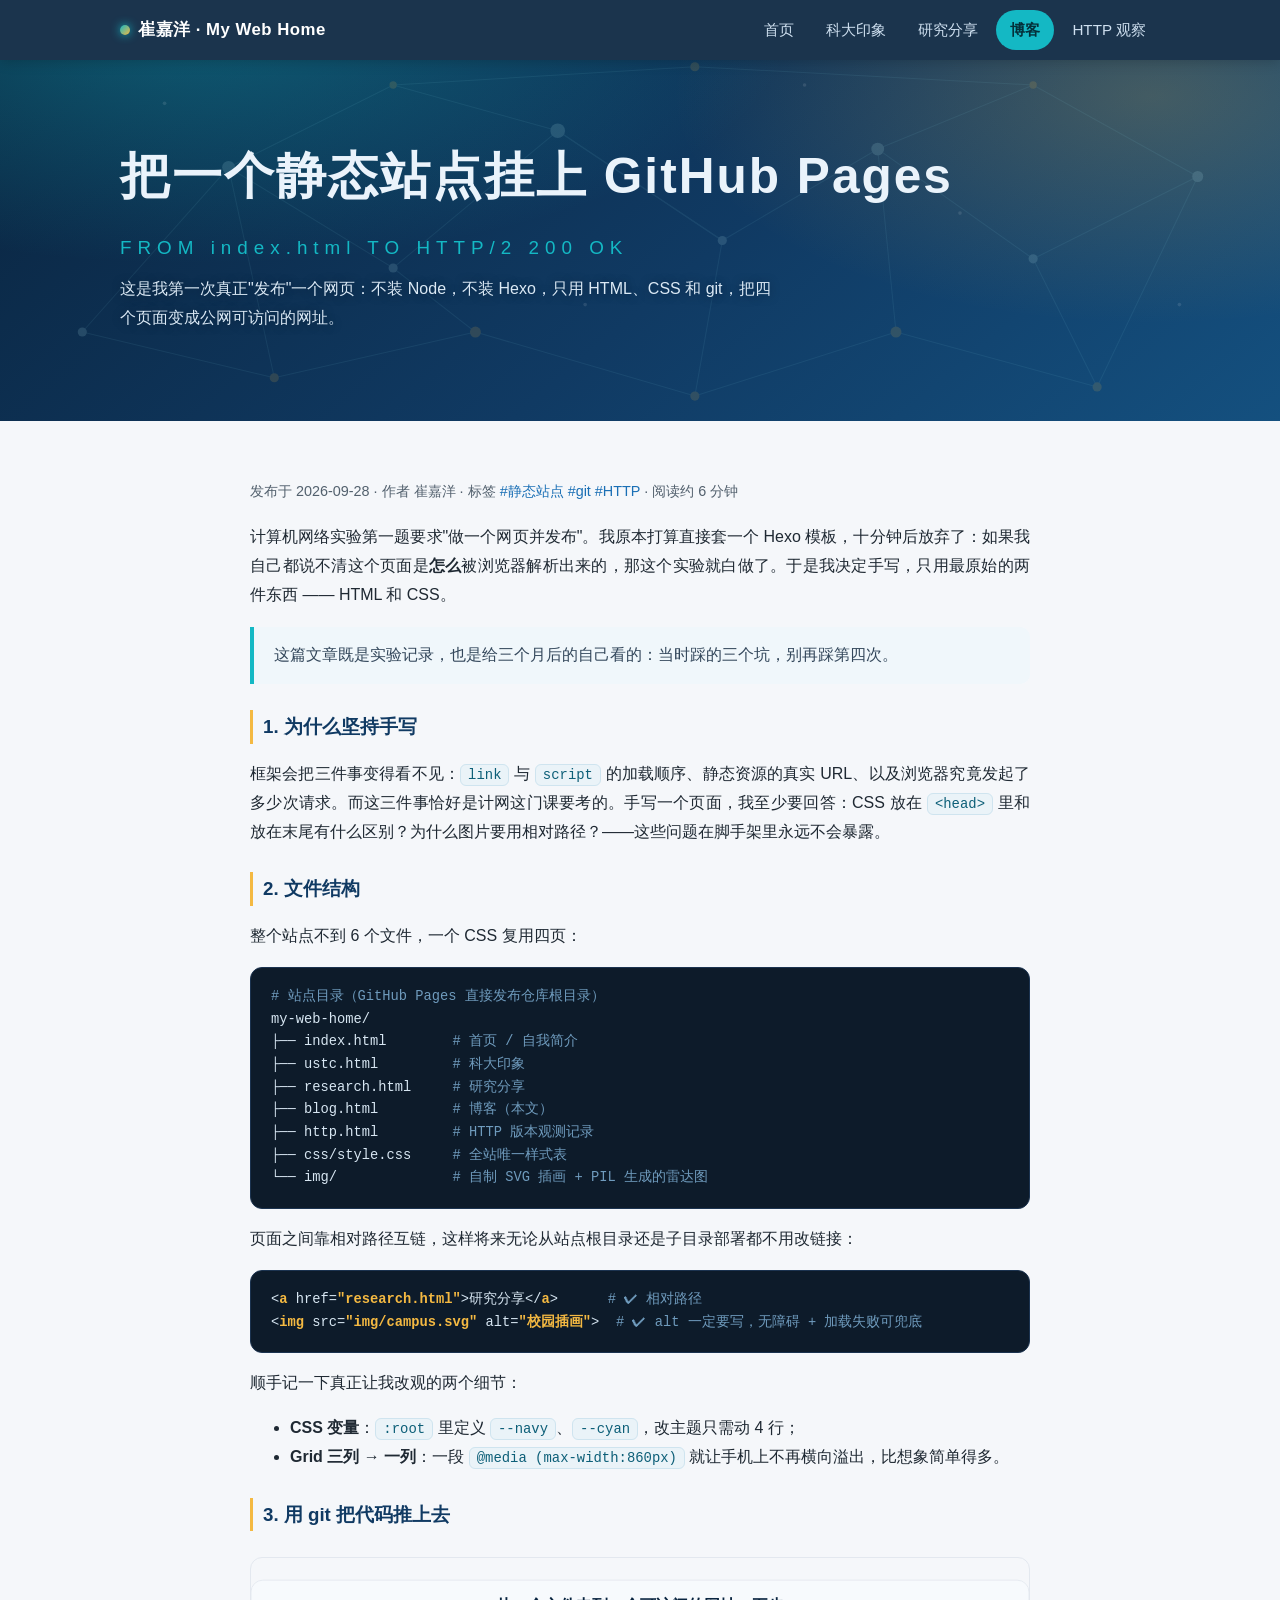
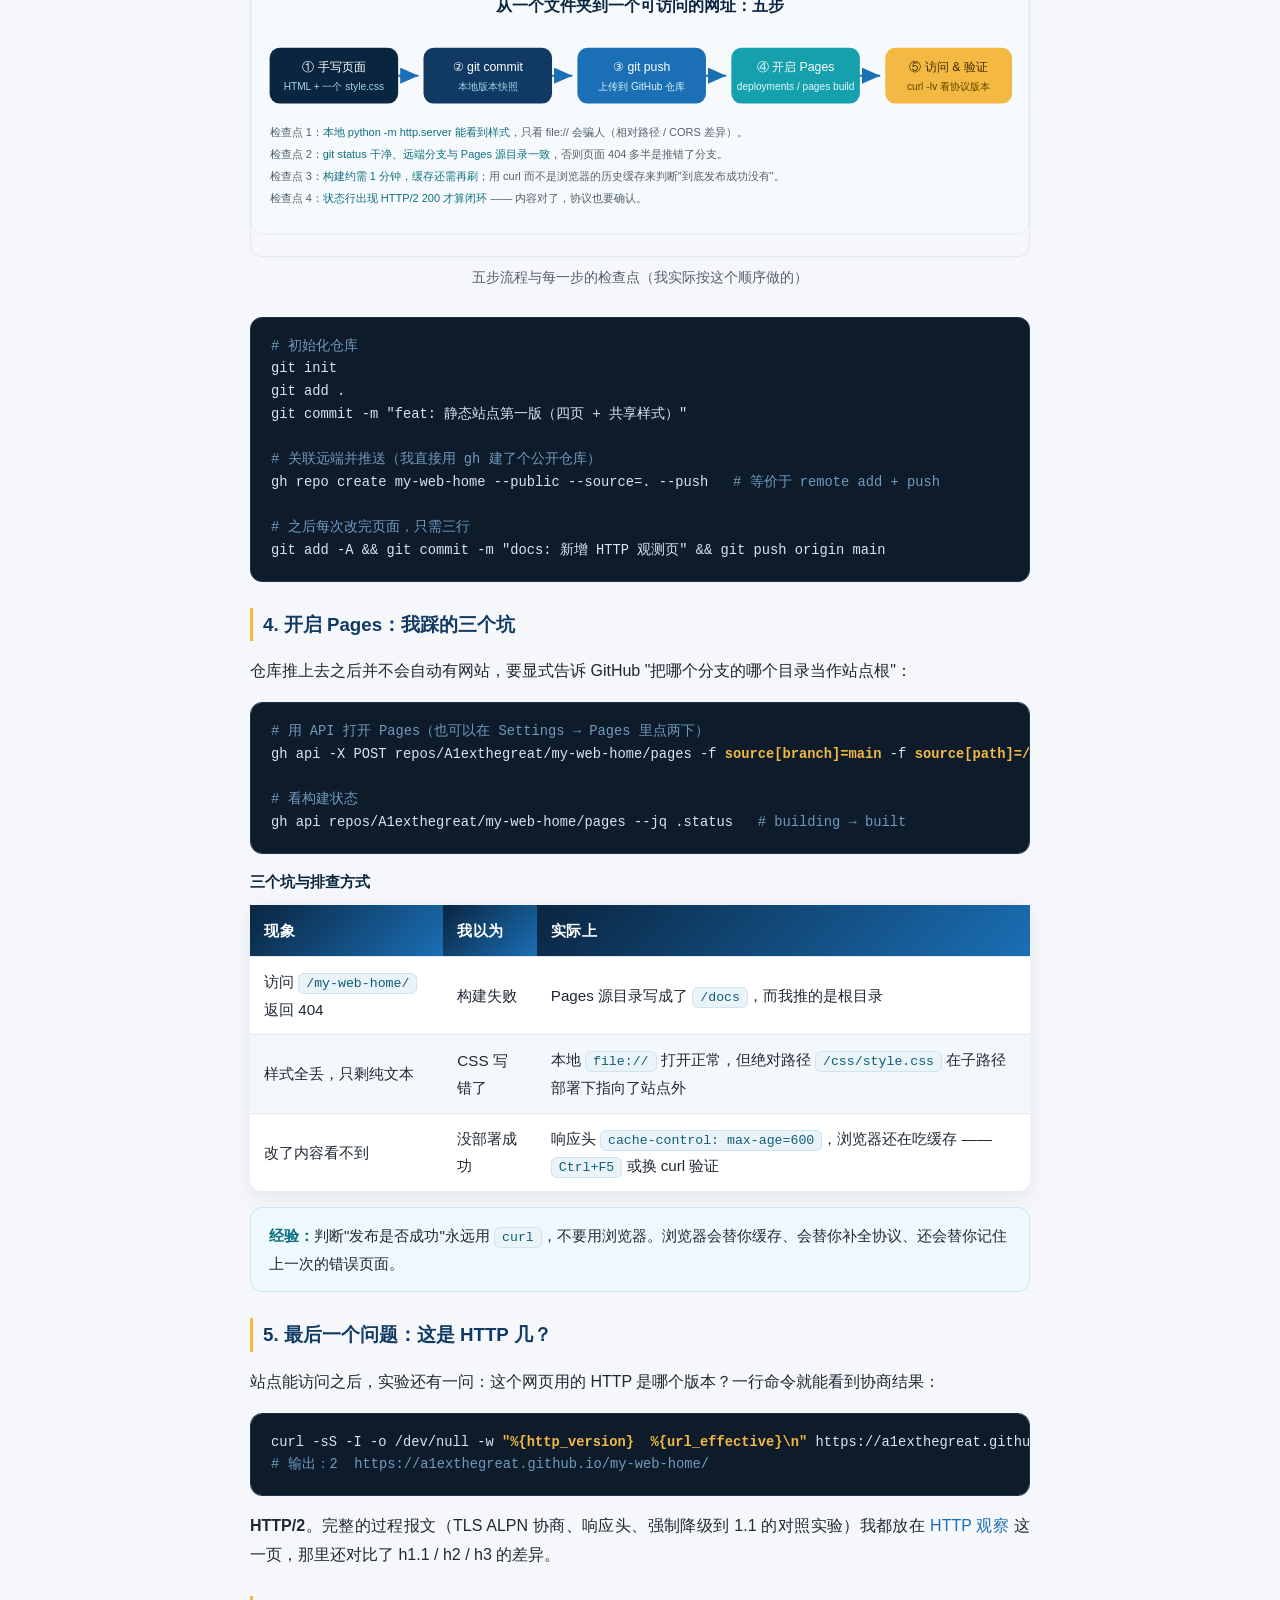
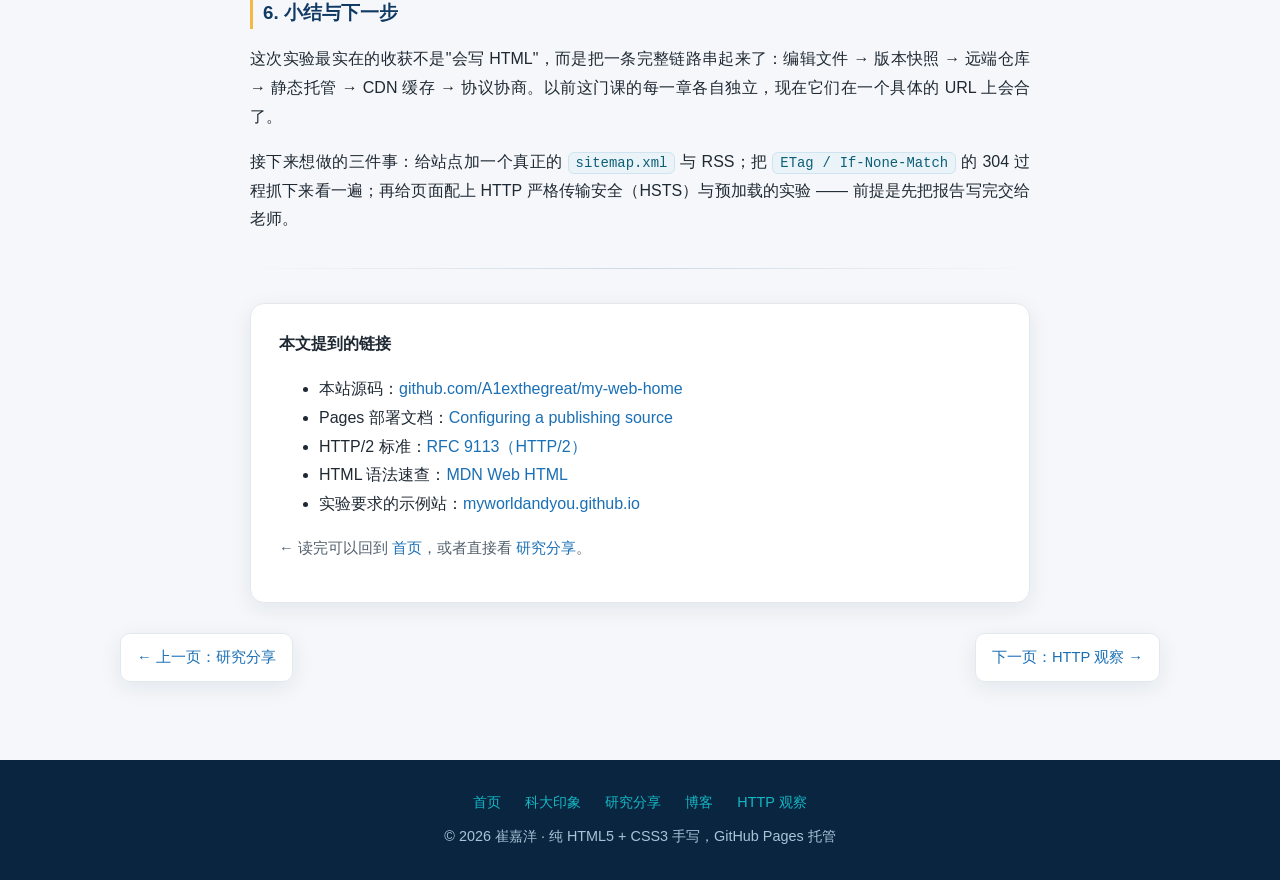
==== blog.html @ 193e8f36 "feat: 计网实验一静态站点（4页 + 共享样式 + 自制插图）" ====
<!DOCTYPE html>
<html lang="zh-CN">
<head>
<meta charset="UTF-8">
<meta name="viewport" content="width=device-width, initial-scale=1.0">
<meta name="author" content="崔嘉洋">
<meta name="description" content="博客：把一个静态站点挂上 GitHub Pages —— 从手写 HTML 到确认 HTTP/2 的完整过程">
<title>博客 · 把一个静态站点挂上 GitHub Pages</title>
<link rel="icon" href="img/avatar.svg">
<link rel="stylesheet" href="css/style.css">
</head>
<body>

<nav class="nav">
  <div class="nav-inner">
    <a class="brand" href="index.html"><span class="dot"></span>崔嘉洋 · My Web Home</a>
    <ul class="menu">
      <li><a href="index.html">首页</a></li>
      <li><a href="ustc.html">科大印象</a></li>
      <li><a href="research.html">研究分享</a></li>
      <li><a class="active" href="blog.html">博客</a></li>
      <li><a href="http.html">HTTP 观察</a></li>
    </ul>
  </div>
</nav>

<header class="hero">
  <div class="hero-inner">
    <h1>把一个静态站点挂上 GitHub Pages<span class="en">FROM index.html TO HTTP/2 200 OK</span></h1>
    <p class="slogan">这是我第一次真正"发布"一个网页：不装 Node，不装 Hexo，只用 HTML、CSS 和 git，把四个页面变成公网可访问的网址。</p>
  </div>
</header>

<main class="wrap">
<article class="post">
  <p class="post-meta">
    发布于 <time datetime="2026-09-28">2026-09-28</time> · 作者 崔嘉洋 ·
    标签 <a href="#s1">#静态站点</a> <a href="#s3">#git</a> <a href="#s5">#HTTP</a> ·
    阅读约 6 分钟
  </p>

  <p>计算机网络实验第一题要求"做一个网页并发布"。我原本打算直接套一个 Hexo 模板，十分钟后放弃了：如果我自己都说不清这个页面是<strong>怎么</strong>被浏览器解析出来的，那这个实验就白做了。于是我决定手写，只用最原始的两件东西 —— HTML 和 CSS。</p>

  <blockquote>这篇文章既是实验记录，也是给三个月后的自己看的：当时踩的三个坑，别再踩第四次。</blockquote>

  <h3 id="s1">1. 为什么坚持手写</h3>
  <p>框架会把三件事变得看不见：<code class="inline">link</code> 与 <code class="inline">script</code> 的加载顺序、静态资源的真实 URL、以及浏览器究竟发起了多少次请求。而这三件事恰好是计网这门课要考的。手写一个页面，我至少要回答：CSS 放在 <code class="inline">&lt;head&gt;</code> 里和放在末尾有什么区别？为什么图片要用相对路径？——这些问题在脚手架里永远不会暴露。</p>

  <h3 id="s2">2. 文件结构</h3>
  <p>整个站点不到 6 个文件，一个 CSS 复用四页：</p>
  <pre><span class="cm"># 站点目录（GitHub Pages 直接发布仓库根目录）</span>
my-web-home/
├── index.html        <span class="cm"># 首页 / 自我简介</span>
├── ustc.html         <span class="cm"># 科大印象</span>
├── research.html     <span class="cm"># 研究分享</span>
├── blog.html         <span class="cm"># 博客（本文）</span>
├── http.html         <span class="cm"># HTTP 版本观测记录</span>
├── css/style.css     <span class="cm"># 全站唯一样式表</span>
└── img/              <span class="cm"># 自制 SVG 插画 + PIL 生成的雷达图</span></pre>

  <p>页面之间靠相对路径互链，这样将来无论从站点根目录还是子目录部署都不用改链接：</p>
  <pre>&lt;<span class="hl">a</span> href=<span class="hl">"research.html"</span>&gt;研究分享&lt;/<span class="hl">a</span>&gt;      <span class="cm"># ✔ 相对路径</span>
&lt;<span class="hl">img</span> src=<span class="hl">"img/campus.svg"</span> alt=<span class="hl">"校园插画"</span>&gt;  <span class="cm"># ✔ alt 一定要写，无障碍 + 加载失败可兜底</span></pre>

  <p>顺手记一下真正让我改观的两个细节：</p>
  <ul>
    <li><strong>CSS 变量</strong>：<code class="inline">:root</code> 里定义 <code class="inline">--navy</code>、<code class="inline">--cyan</code>，改主题只需动 4 行；</li>
    <li><strong>Grid 三列 → 一列</strong>：一段 <code class="inline">@media (max-width:860px)</code> 就让手机上不再横向溢出，比想象简单得多。</li>
  </ul>

  <h3 id="s3">3. 用 git 把代码推上去</h3>
  <figure style="margin:26px 0">
    <img src="img/deploy-steps.svg" alt="部署五步流程图：手写页面、git commit、git push、开启 Pages、访问验证" width="920" height="300">
    <figcaption>五步流程与每一步的检查点（我实际按这个顺序做的）</figcaption>
  </figure>

  <pre><span class="cm"># 初始化仓库</span>
git init
git add .
git commit -m "feat: 静态站点第一版（四页 + 共享样式）"

<span class="cm"># 关联远端并推送（我直接用 gh 建了个公开仓库）</span>
gh repo create my-web-home --public --source=. --push   <span class="cm"># 等价于 remote add + push</span>

<span class="cm"># 之后每次改完页面，只需三行</span>
git add -A && git commit -m "docs: 新增 HTTP 观测页" && git push origin main</pre>

  <h3 id="s4">4. 开启 Pages：我踩的三个坑</h3>
  <p>仓库推上去之后并不会自动有网站，要显式告诉 GitHub "把哪个分支的哪个目录当作站点根"：</p>
  <pre><span class="cm"># 用 API 打开 Pages（也可以在 Settings → Pages 里点两下）</span>
gh api -X POST repos/A1exthegreat/my-web-home/pages -f <span class="hl">source[branch]=main</span> -f <span class="hl">source[path]=/</span>

<span class="cm"># 看构建状态</span>
gh api repos/A1exthegreat/my-web-home/pages --jq .status   <span class="cm"># building → built</span></pre>

  <table>
    <caption>三个坑与排查方式</caption>
    <thead><tr><th>现象</th><th>我以为</th><th>实际上</th></tr></thead>
    <tbody>
      <tr><td>访问 <code class="inline">/my-web-home/</code> 返回 404</td><td>构建失败</td><td>Pages 源目录写成了 <code class="inline">/docs</code>，而我推的是根目录</td></tr>
      <tr><td>样式全丢，只剩纯文本</td><td>CSS 写错了</td><td>本地 <code class="inline">file://</code> 打开正常，但绝对路径 <code class="inline">/css/style.css</code> 在子路径部署下指向了站点外</td></tr>
      <tr><td>改了内容看不到</td><td>没部署成功</td><td>响应头 <code class="inline">cache-control: max-age=600</code>，浏览器还在吃缓存 —— <code class="inline">Ctrl+F5</code> 或换 curl 验证</td></tr>
    </tbody>
  </table>

  <div class="note"><b>经验：</b>判断"发布是否成功"永远用 <code class="inline">curl</code>，不要用浏览器。浏览器会替你缓存、会替你补全协议、还会替你记住上一次的错误页面。</div>

  <h3 id="s5">5. 最后一个问题：这是 HTTP 几？</h3>
  <p>站点能访问之后，实验还有一问：这个网页用的 HTTP 是哪个版本？一行命令就能看到协商结果：</p>
  <pre>curl -sS -I -o /dev/null -w <span class="hl">"%{http_version}  %{url_effective}\n"</span> https://a1exthegreat.github.io/my-web-home/
<span class="cm"># 输出：2  https://a1exthegreat.github.io/my-web-home/</span></pre>
  <p><strong>HTTP/2</strong>。完整的过程报文（TLS ALPN 协商、响应头、强制降级到 1.1 的对照实验）我都放在
     <a href="http.html">HTTP 观察</a> 这一页，那里还对比了 h1.1 / h2 / h3 的差异。</p>

  <h3 id="s6">6. 小结与下一步</h3>
  <p>这次实验最实在的收获不是"会写 HTML"，而是把一条完整链路串起来了：编辑文件 → 版本快照 → 远端仓库 → 静态托管 → CDN 缓存 → 协议协商。以前这门课的每一章各自独立，现在它们在一个具体的 URL 上会合了。</p>
  <p>接下来想做的三件事：给站点加一个真正的 <code class="inline">sitemap.xml</code> 与 RSS；把 <code class="inline">ETag / If-None-Match</code> 的 304 过程抓下来看一遍；再给页面配上 HTTP 严格传输安全（HSTS）与预加载的实验 —— 前提是先把报告写完交给老师。</p>

  <div class="divider"></div>

  <div class="panel">
    <p style="margin:0"><strong>本文提到的链接</strong></p>
    <ul>
      <li>本站源码：<a href="https://github.com/A1exthegreat/my-web-home" target="_blank" rel="noopener">github.com/A1exthegreat/my-web-home</a></li>
      <li>Pages 部署文档：<a href="https://docs.github.com/pages/getting-started-with-github-pages/configuring-a-publishing-source-for-your-github-pages-site" target="_blank" rel="noopener">Configuring a publishing source</a></li>
      <li>HTTP/2 标准：<a href="https://datatracker.ietf.org/doc/html/rfc9113" target="_blank" rel="noopener">RFC 9113（HTTP/2）</a></li>
      <li>HTML 语法速查：<a href="https://developer.mozilla.org/zh-CN/docs/Web/HTML" target="_blank" rel="noopener">MDN Web HTML</a></li>
      <li>实验要求的示例站：<a href="https://myworldandyou.github.io/" target="_blank" rel="noopener">myworldandyou.github.io</a></li>
    </ul>
    <p class="muted">← 读完可以回到 <a href="index.html">首页</a>，或者直接看 <a href="research.html">研究分享</a>。</p>
  </div>
</article>

  <div class="pager">
    <a href="research.html">← 上一页：研究分享</a>
    <a href="http.html">下一页：HTTP 观察 →</a>
  </div>
</main>

<footer>
  <div class="foot-links">
    <span><a href="index.html">首页</a></span>
    <span><a href="ustc.html">科大印象</a></span>
    <span><a href="research.html">研究分享</a></span>
    <span><a href="blog.html">博客</a></span>
    <span><a href="http.html">HTTP 观察</a></span>
  </div>
  <div>© 2026 崔嘉洋 · 纯 HTML5 + CSS3 手写，GitHub Pages 托管</div>
</footer>

</body>
</html>
---- css/style.css ----
/* ==========================================================
   崔嘉洋的个人小站 - 全站样式表
   实验一：静态网页制作（HTML5 + CSS3，无第三方框架）
   ========================================================== */

/* ---------- 1. 设计变量 ---------- */
:root {
    --navy:        #0a2540;
    --navy-2:      #103a63;
    --blue:        #1a6fb5;
    --cyan:        #14b8c4;
    --gold:        #f4b942;
    --ink:         #1f2933;
    --ink-soft:    #52606d;
    --line:        #e3e8ef;
    --bg:          #f5f7fa;
    --card:        #ffffff;
    --radius:      14px;
    --shadow:      0 6px 22px rgba(16, 42, 67, .08);
    --shadow-hover:0 14px 34px rgba(16, 42, 67, .16);
    --mono: "JetBrains Mono", "SFMono-Regular", Consolas, "Liberation Mono", monospace;
}

/* ---------- 2. 基础重置 ---------- */
* { box-sizing: border-box; }

html { scroll-behavior: smooth; }

body {
    margin: 0;
    background: var(--bg);
    color: var(--ink);
    font-family: "Noto Sans SC", "PingFang SC", "Microsoft YaHei", "Segoe UI", sans-serif;
    line-height: 1.8;
    font-size: 16px;
    -webkit-font-smoothing: antialiased;
}

a { color: var(--blue); text-decoration: none; transition: color .2s; }
a:hover { color: var(--cyan); }

img { max-width: 100%; display: block; }

/* ---------- 3. 顶部导航 ---------- */
.nav {
    position: sticky;
    top: 0;
    z-index: 99;
    background: rgba(10, 37, 64, .93);
    backdrop-filter: blur(8px);
    box-shadow: 0 2px 12px rgba(0, 0, 0, .18);
}

.nav-inner {
    max-width: 1080px;
    margin: 0 auto;
    padding: 0 20px;
    display: flex;
    align-items: center;
    justify-content: space-between;
    flex-wrap: wrap;
    min-height: 60px;
}

.brand {
    color: #fff;
    font-weight: 700;
    font-size: 1.05rem;
    letter-spacing: .5px;
    display: flex;
    align-items: center;
    gap: 8px;
}
.brand:hover { color: var(--gold); }
.brand .dot {
    width: 10px; height: 10px; border-radius: 50%;
    background: linear-gradient(135deg, var(--cyan), var(--gold));
    box-shadow: 0 0 10px var(--cyan);
}

.menu { display: flex; flex-wrap: wrap; gap: 4px; margin: 0; padding: 6px 0; list-style: none; }
.menu li { display: flex; }
.menu a {
    display: block;
    padding: 6px 14px;
    border-radius: 20px;
    color: #cfe0f0;
    font-size: .95rem;
}
.menu a:hover { background: rgba(255, 255, 255, .12); color: #fff; }
.menu a.active { background: var(--cyan); color: #04303a; font-weight: 700; }

/* ---------- 4. Hero 头图 ---------- */
.hero {
    position: relative;
    overflow: hidden;
    color: #eaf3fb;
    background:
        radial-gradient(1000px 400px at 15% -10%, rgba(20, 184, 196, .35), transparent 60%),
        radial-gradient(800px 380px at 90% 10%, rgba(244, 185, 66, .22), transparent 60%),
        linear-gradient(140deg, var(--navy) 0%, var(--navy-2) 55%, #14507f 100%);
}
.hero::after {
    content: "";
    position: absolute; inset: 0;
    background: url("../img/network-mesh.svg") right 20% center/cover no-repeat;
    opacity: .14;
    pointer-events: none;
}
.hero-inner {
    position: relative;
    z-index: 2;
    max-width: 1080px;
    margin: 0 auto;
    padding: 72px 20px 64px;
}
.hero h1 {
    margin: 0 0 10px;
    font-size: clamp(2rem, 5vw, 3.1rem);
    letter-spacing: 2px;
}
.hero h1 .en { display: block; font-size: .38em; letter-spacing: 6px; color: var(--cyan); font-weight: 500; margin-top: 10px; }
.hero p.slogan { margin: 0 0 24px; color: #dbe9f5; max-width: 660px; text-shadow: 0 1px 8px rgba(6, 24, 42, .55); }
.hero-actions { display: flex; gap: 12px; flex-wrap: wrap; }

.btn {
    display: inline-block;
    padding: 9px 22px;
    border-radius: 24px;
    font-size: .95rem;
    font-weight: 600;
    border: 1px solid rgba(255, 255, 255, .62);
    background: rgba(255, 255, 255, .07);
    color: #f4fafd;
}
.btn:hover { background: rgba(255, 255, 255, .2); color: #fff; }
.btn-primary { background: linear-gradient(135deg, var(--cyan), #0e8f9b); border-color: transparent; color: #04303a; }
.btn-primary:hover { filter: brightness(1.08); color: #04303a; }

/* ---------- 5. 版式容器 ---------- */
.wrap { max-width: 1080px; margin: 0 auto; padding: 44px 20px 8px; }
.wrap > section { margin-bottom: 46px; }

h2.sec {
    font-size: 1.5rem;
    margin: 0 0 20px;
    padding-left: 14px;
    border-left: 5px solid var(--cyan);
    color: var(--navy);
    letter-spacing: 1px;
}
h3 { color: var(--navy-2); margin: 26px 0 10px; }

.lead { font-size: 1.05rem; color: var(--ink-soft); }
.muted { color: var(--ink-soft); font-size: .92rem; }

/* ---------- 6. 卡片 ---------- */
.grid { display: grid; gap: 20px; }
.grid-3 { grid-template-columns: repeat(3, 1fr); }
.grid-2 { grid-template-columns: repeat(2, 1fr); }

.card {
    background: var(--card);
    border: 1px solid var(--line);
    border-radius: var(--radius);
    box-shadow: var(--shadow);
    padding: 22px 22px 18px;
    transition: transform .25s, box-shadow .25s;
}
.card:hover { transform: translateY(-5px); box-shadow: var(--shadow-hover); }
.card h3 { margin-top: 0; }
.card .icon { font-size: 1.7rem; }
.card .more { font-size: .9rem; font-weight: 600; }

.panel {
    background: var(--card);
    border: 1px solid var(--line);
    border-radius: var(--radius);
    box-shadow: var(--shadow);
    padding: 26px 28px;
}

/* 双色条装饰卡片 */
.strip { position: relative; overflow: hidden; }
.strip::before {
    content: "";
    position: absolute; top: 0; left: 0; right: 0; height: 4px;
    background: linear-gradient(90deg, var(--blue), var(--cyan), var(--gold));
}

/* ---------- 7. 图片与说明 ---------- */
figure { margin: 0; }
figure img { border-radius: 12px; border: 1px solid var(--line); }
figcaption { font-size: .88rem; color: var(--ink-soft); text-align: center; margin-top: 8px; }
.media-row { display: grid; grid-template-columns: 1.15fr .85fr; gap: 26px; align-items: start; }
.media-row figure { padding-top: 4px; }

/* ---------- 8. 标签 / 徽章 ---------- */
.tags { display: flex; flex-wrap: wrap; gap: 8px; padding: 0; margin: 12px 0 0; list-style: none; }
.tags li {
    background: #e8f4fb;
    color: #12617f;
    border: 1px solid #cbe7f5;
    padding: 3px 12px;
    border-radius: 14px;
    font-size: .85rem;
}
.badge {
    display: inline-block; padding: 2px 10px; border-radius: 12px;
    font-size: .8rem; font-weight: 600; background: #fff4dc; color: #9a6700; border: 1px solid #f6dfae;
}

/* ---------- 9. 表格 ---------- */
table {
    width: 100%;
    border-collapse: collapse;
    background: #fff;
    border-radius: 12px;
    overflow: hidden;
    box-shadow: var(--shadow);
    font-size: .95rem;
}
caption { caption-side: top; text-align: left; font-weight: 700; color: var(--navy); padding: 0 0 10px; }
th {
    background: linear-gradient(135deg, var(--navy), var(--blue));
    color: #fff; text-align: left; padding: 12px 14px; font-weight: 600; letter-spacing: .5px;
}
td { padding: 11px 14px; border-top: 1px solid var(--line); }
tbody tr:nth-child(even) { background: #f4f8fc; }
tbody tr:hover { background: #e8f6fa; }
td.num { font-family: var(--mono); }

/* ---------- 10. 时间轴 ---------- */
.timeline { list-style: none; margin: 0; padding: 0 0 0 22px; border-left: 2px dashed #b9d7e8; }
.timeline li { position: relative; padding: 0 0 20px 18px; }
.timeline li::before {
    content: ""; position: absolute; left: -30px; top: 8px;
    width: 12px; height: 12px; border-radius: 50%;
    background: var(--cyan); box-shadow: 0 0 0 4px rgba(20, 184, 196, .18);
}
.timeline .time { font-family: var(--mono); color: var(--blue); font-size: .88rem; }
.timeline h4 { margin: 2px 0 4px; color: var(--navy); }
.timeline p { margin: 0; color: var(--ink-soft); font-size: .95rem; }

/* ---------- 11. 代码块 / 引用 ---------- */
pre {
    background: #0d1b2a;
    color: #d7e6f2;
    padding: 18px 20px;
    border-radius: 12px;
    overflow-x: auto;
    font-family: var(--mono);
    font-size: .86rem;
    line-height: 1.65;
    border: 1px solid #1b3350;
}
pre .hl { color: var(--gold); font-weight: 700; }
pre .cm { color: #6f9bbd; }
code.inline {
    background: #eaf3f8; border: 1px solid #cfe4ef; border-radius: 6px;
    padding: 2px 7px; font-family: var(--mono); font-size: .87em; color: #0d5f78;
}

blockquote {
    margin: 18px 0; padding: 14px 20px;
    background: #f0f7fb; border-left: 4px solid var(--cyan);
    border-radius: 0 10px 10px 0; color: #33475b;
}

/* 提示框 */
.note {
    border: 1px solid #cbe7f5; background: #eef9fd;
    border-radius: 12px; padding: 14px 18px; margin: 16px 0; font-size: .95rem;
}
.note b { color: #0d6f80; }

/* 文章正文 */
article.post { max-width: 780px; margin: 0 auto; }
article.post p { text-align: justify; }
article.post h3 { padding-left: 10px; border-left: 3px solid var(--gold); }
.post-meta { color: var(--ink-soft); font-size: .9rem; margin-bottom: 18px; }
.divider { height: 1px; background: linear-gradient(90deg, transparent, #cdd8e3, transparent); margin: 34px 0; }

/* 面包屑 / 上下一页 */
.pager { display: flex; justify-content: space-between; gap: 12px; flex-wrap: wrap; margin: 30px 0 10px; }
.pager a {
    background: #fff; border: 1px solid var(--line); border-radius: 10px;
    padding: 10px 16px; box-shadow: var(--shadow); font-size: .92rem;
}
.pager a:hover { border-color: var(--cyan); }

/* ---------- 12. 页脚 ---------- */
footer {
    margin-top: 60px;
    background: var(--navy);
    color: #a9c3d8;
    padding: 30px 20px;
    text-align: center;
    font-size: .9rem;
}
footer a { color: var(--cyan); }
footer .foot-links { margin-bottom: 8px; }
footer .foot-links span { margin: 0 10px; }

/* ---------- 13. 响应式 ---------- */
@media (max-width: 860px) {
    .grid-3, .grid-2, .media-row { grid-template-columns: 1fr; }
    .hero-inner { padding: 52px 20px 46px; }
    .nav-inner { justify-content: center; }
}
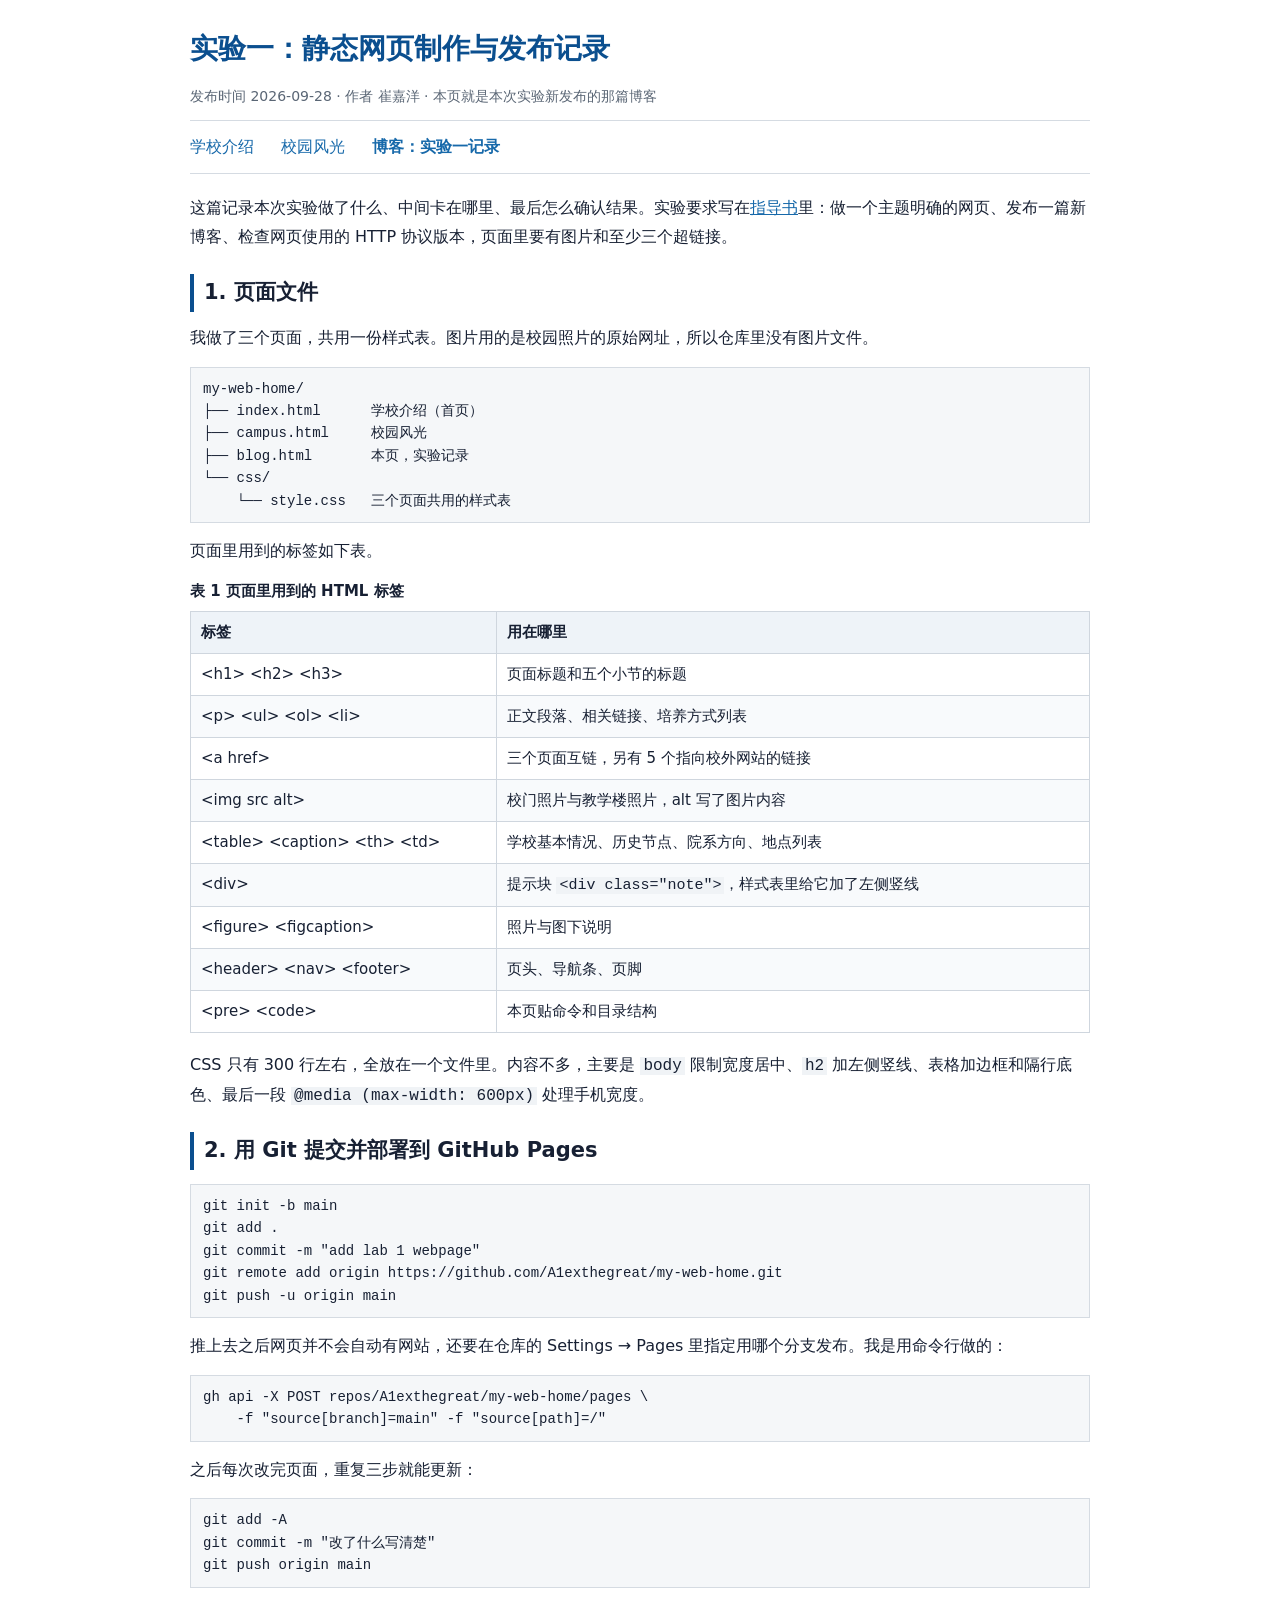
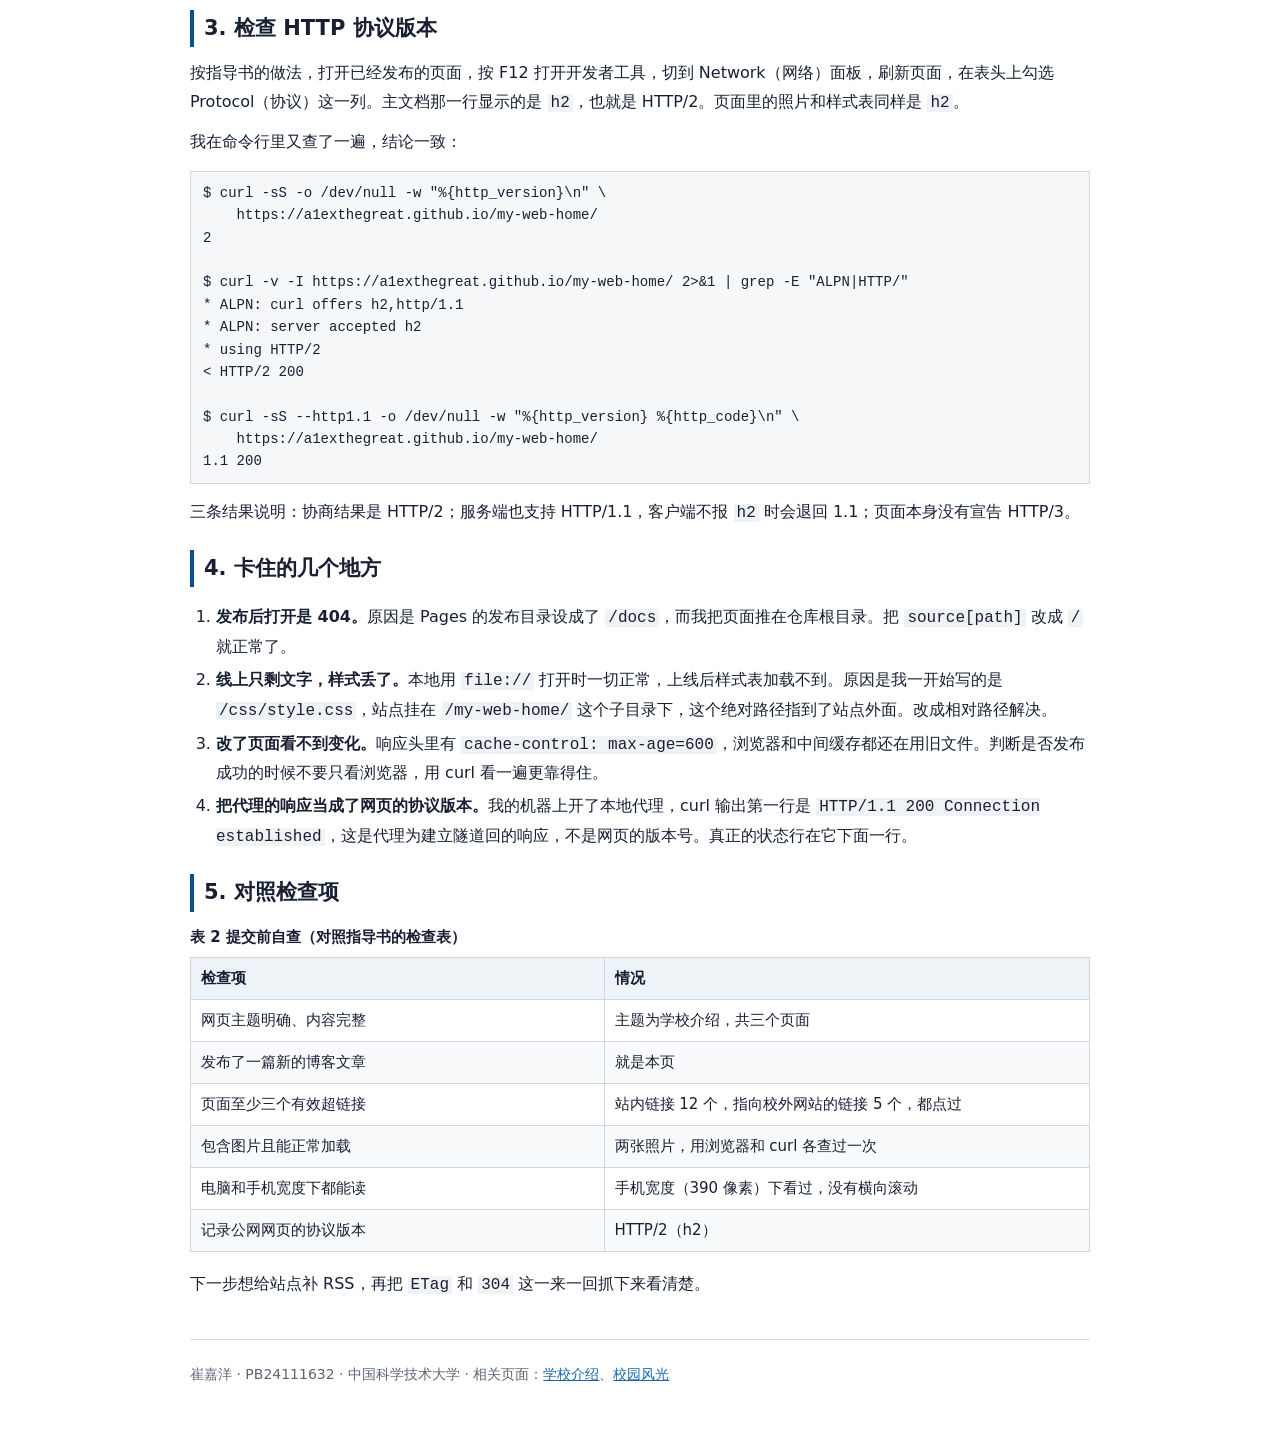
==== commit 476a81f9: "按指导书重做内容：主题改为学校介绍，新增校园风光页与实验记录博客" ====
--- a/blog.html
+++ b/blog.html
@@ -4,148 +4,121 @@
 <meta charset="UTF-8">
 <meta name="viewport" content="width=device-width, initial-scale=1.0">
 <meta name="author" content="崔嘉洋">
-<meta name="description" content="博客：把一个静态站点挂上 GitHub Pages —— 从手写 HTML 到确认 HTTP/2 的完整过程">
-<title>博客 · 把一个静态站点挂上 GitHub Pages</title>
-<link rel="icon" href="img/avatar.svg">
+<meta name="description" content="实验一网页制作与发布记录：文件结构、Git 命令、GitHub Pages 部署、HTTP 版本检查结果">
+<title>博客：实验一网页制作与发布记录 - 我的主页</title>
 <link rel="stylesheet" href="css/style.css">
 </head>
 <body>
 
-<nav class="nav">
-  <div class="nav-inner">
-    <a class="brand" href="index.html"><span class="dot"></span>崔嘉洋 · My Web Home</a>
-    <ul class="menu">
-      <li><a href="index.html">首页</a></li>
-      <li><a href="ustc.html">科大印象</a></li>
-      <li><a href="research.html">研究分享</a></li>
-      <li><a class="active" href="blog.html">博客</a></li>
-      <li><a href="http.html">HTTP 观察</a></li>
-    </ul>
-  </div>
+<header class="site">
+  <h1>实验一：静态网页制作与发布记录</h1>
+  <p class="time">发布时间 2026-09-28 · 作者 崔嘉洋 · 本页就是本次实验新发布的那篇博客</p>
+</header>
+
+<nav class="top">
+  <ul>
+    <li><a href="index.html">学校介绍</a></li>
+    <li><a href="campus.html">校园风光</a></li>
+    <li><a class="now" href="blog.html">博客：实验一记录</a></li>
+  </ul>
 </nav>
 
-<header class="hero">
-  <div class="hero-inner">
-    <h1>把一个静态站点挂上 GitHub Pages<span class="en">FROM index.html TO HTTP/2 200 OK</span></h1>
-    <p class="slogan">这是我第一次真正"发布"一个网页：不装 Node，不装 Hexo，只用 HTML、CSS 和 git，把四个页面变成公网可访问的网址。</p>
-  </div>
-</header>
+<article>
 
-<main class="wrap">
-<article class="post">
-  <p class="post-meta">
-    发布于 <time datetime="2026-09-28">2026-09-28</time> · 作者 崔嘉洋 ·
-    标签 <a href="#s1">#静态站点</a> <a href="#s3">#git</a> <a href="#s5">#HTTP</a> ·
-    阅读约 6 分钟
-  </p>
+<p>这篇记录本次实验做了什么、中间卡在哪里、最后怎么确认结果。实验要求写在<a href="https://myworldandyou.github.io/2026-09-22/Computer-Network-Lab-1/" target="_blank" rel="noopener">指导书</a>里：做一个主题明确的网页、发布一篇新博客、检查网页使用的 HTTP 协议版本，页面里要有图片和至少三个超链接。</p>
 
-  <p>计算机网络实验第一题要求"做一个网页并发布"。我原本打算直接套一个 Hexo 模板，十分钟后放弃了：如果我自己都说不清这个页面是<strong>怎么</strong>被浏览器解析出来的，那这个实验就白做了。于是我决定手写，只用最原始的两件东西 —— HTML 和 CSS。</p>
+<h2 id="s1">1. 页面文件</h2>
+<p>我做了三个页面，共用一份样式表。图片用的是校园照片的原始网址，所以仓库里没有图片文件。</p>
+<pre><code>my-web-home/
+├── index.html      学校介绍（首页）
+├── campus.html     校园风光
+├── blog.html       本页，实验记录
+└── css/
+    └── style.css   三个页面共用的样式表</code></pre>
 
-  <blockquote>这篇文章既是实验记录，也是给三个月后的自己看的：当时踩的三个坑，别再踩第四次。</blockquote>
+<p>页面里用到的标签如下表。</p>
+<table>
+  <caption>表 1 页面里用到的 HTML 标签</caption>
+  <thead>
+    <tr><th style="width:34%">标签</th><th>用在哪里</th></tr>
+  </thead>
+  <tbody>
+    <tr><td>&lt;h1&gt; &lt;h2&gt; &lt;h3&gt;</td><td>页面标题和五个小节的标题</td></tr>
+    <tr><td>&lt;p&gt; &lt;ul&gt; &lt;ol&gt; &lt;li&gt;</td><td>正文段落、相关链接、培养方式列表</td></tr>
+    <tr><td>&lt;a href&gt;</td><td>三个页面互链，另有 5 个指向校外网站的链接</td></tr>
+    <tr><td>&lt;img src alt&gt;</td><td>校门照片与教学楼照片，alt 写了图片内容</td></tr>
+    <tr><td>&lt;table&gt; &lt;caption&gt; &lt;th&gt; &lt;td&gt;</td><td>学校基本情况、历史节点、院系方向、地点列表</td></tr>
+    <tr><td>&lt;div&gt;</td><td>提示块 <code>&lt;div class="note"&gt;</code>，样式表里给它加了左侧竖线</td></tr>
+    <tr><td>&lt;figure&gt; &lt;figcaption&gt;</td><td>照片与图下说明</td></tr>
+    <tr><td>&lt;header&gt; &lt;nav&gt; &lt;footer&gt;</td><td>页头、导航条、页脚</td></tr>
+    <tr><td>&lt;pre&gt; &lt;code&gt;</td><td>本页贴命令和目录结构</td></tr>
+  </tbody>
+</table>
 
-  <h3 id="s1">1. 为什么坚持手写</h3>
-  <p>框架会把三件事变得看不见：<code class="inline">link</code> 与 <code class="inline">script</code> 的加载顺序、静态资源的真实 URL、以及浏览器究竟发起了多少次请求。而这三件事恰好是计网这门课要考的。手写一个页面，我至少要回答：CSS 放在 <code class="inline">&lt;head&gt;</code> 里和放在末尾有什么区别？为什么图片要用相对路径？——这些问题在脚手架里永远不会暴露。</p>
+<p>CSS 只有 300 行左右，全放在一个文件里。内容不多，主要是 <code>body</code> 限制宽度居中、<code>h2</code> 加左侧竖线、表格加边框和隔行底色、最后一段 <code>@media (max-width: 600px)</code> 处理手机宽度。</p>
 
-  <h3 id="s2">2. 文件结构</h3>
-  <p>整个站点不到 6 个文件，一个 CSS 复用四页：</p>
-  <pre><span class="cm"># 站点目录（GitHub Pages 直接发布仓库根目录）</span>
-my-web-home/
-├── index.html        <span class="cm"># 首页 / 自我简介</span>
-├── ustc.html         <span class="cm"># 科大印象</span>
-├── research.html     <span class="cm"># 研究分享</span>
-├── blog.html         <span class="cm"># 博客（本文）</span>
-├── http.html         <span class="cm"># HTTP 版本观测记录</span>
-├── css/style.css     <span class="cm"># 全站唯一样式表</span>
-└── img/              <span class="cm"># 自制 SVG 插画 + PIL 生成的雷达图</span></pre>
+<h2 id="s2">2. 用 Git 提交并部署到 GitHub Pages</h2>
+<pre><code>git init -b main
+git add .
+git commit -m "add lab 1 webpage"
+git remote add origin https://github.com/A1exthegreat/my-web-home.git
+git push -u origin main</code></pre>
+<p>推上去之后网页并不会自动有网站，还要在仓库的 Settings &rarr; Pages 里指定用哪个分支发布。我是用命令行做的：</p>
+<pre><code>gh api -X POST repos/A1exthegreat/my-web-home/pages \
+    -f "source[branch]=main" -f "source[path]=/"</code></pre>
+<p>之后每次改完页面，重复三步就能更新：</p>
+<pre><code>git add -A
+git commit -m "改了什么写清楚"
+git push origin main</code></pre>
 
-  <p>页面之间靠相对路径互链，这样将来无论从站点根目录还是子目录部署都不用改链接：</p>
-  <pre>&lt;<span class="hl">a</span> href=<span class="hl">"research.html"</span>&gt;研究分享&lt;/<span class="hl">a</span>&gt;      <span class="cm"># ✔ 相对路径</span>
-&lt;<span class="hl">img</span> src=<span class="hl">"img/campus.svg"</span> alt=<span class="hl">"校园插画"</span>&gt;  <span class="cm"># ✔ alt 一定要写，无障碍 + 加载失败可兜底</span></pre>
+<h2 id="s3">3. 检查 HTTP 协议版本</h2>
+<p>按指导书的做法，打开已经发布的页面，按 F12 打开开发者工具，切到 Network（网络）面板，刷新页面，在表头上勾选 Protocol（协议）这一列。主文档那一行显示的是 <code>h2</code>，也就是 HTTP/2。页面里的照片和样式表同样是 <code>h2</code>。</p>
+<p>我在命令行里又查了一遍，结论一致：</p>
+<pre><code>$ curl -sS -o /dev/null -w "%{http_version}\n" \
+    https://a1exthegreat.github.io/my-web-home/
+2
 
-  <p>顺手记一下真正让我改观的两个细节：</p>
-  <ul>
-    <li><strong>CSS 变量</strong>：<code class="inline">:root</code> 里定义 <code class="inline">--navy</code>、<code class="inline">--cyan</code>，改主题只需动 4 行；</li>
-    <li><strong>Grid 三列 → 一列</strong>：一段 <code class="inline">@media (max-width:860px)</code> 就让手机上不再横向溢出，比想象简单得多。</li>
-  </ul>
+$ curl -v -I https://a1exthegreat.github.io/my-web-home/ 2&gt;&amp;1 | grep -E "ALPN|HTTP/"
+* ALPN: curl offers h2,http/1.1
+* ALPN: server accepted h2
+* using HTTP/2
+&lt; HTTP/2 200
 
-  <h3 id="s3">3. 用 git 把代码推上去</h3>
-  <figure style="margin:26px 0">
-    <img src="img/deploy-steps.svg" alt="部署五步流程图：手写页面、git commit、git push、开启 Pages、访问验证" width="920" height="300">
-    <figcaption>五步流程与每一步的检查点（我实际按这个顺序做的）</figcaption>
-  </figure>
+$ curl -sS --http1.1 -o /dev/null -w "%{http_version} %{http_code}\n" \
+    https://a1exthegreat.github.io/my-web-home/
+1.1 200</code></pre>
+<p>三条结果说明：协商结果是 HTTP/2；服务端也支持 HTTP/1.1，客户端不报 <code>h2</code> 时会退回 1.1；页面本身没有宣告 HTTP/3。</p>
 
-  <pre><span class="cm"># 初始化仓库</span>
-git init
-git add .
-git commit -m "feat: 静态站点第一版（四页 + 共享样式）"
+<h2 id="s4">4. 卡住的几个地方</h2>
+<ol>
+  <li><strong>发布后打开是 404。</strong>原因是 Pages 的发布目录设成了 <code>/docs</code>，而我把页面推在仓库根目录。把 <code>source[path]</code> 改成 <code>/</code> 就正常了。</li>
+  <li><strong>线上只剩文字，样式丢了。</strong>本地用 <code>file://</code> 打开时一切正常，上线后样式表加载不到。原因是我一开始写的是 <code>/css/style.css</code>，站点挂在 <code>/my-web-home/</code> 这个子目录下，这个绝对路径指到了站点外面。改成相对路径解决。</li>
+  <li><strong>改了页面看不到变化。</strong>响应头里有 <code>cache-control: max-age=600</code>，浏览器和中间缓存都还在用旧文件。判断是否发布成功的时候不要只看浏览器，用 curl 看一遍更靠得住。</li>
+  <li><strong>把代理的响应当成了网页的协议版本。</strong>我的机器上开了本地代理，curl 输出第一行是 <code>HTTP/1.1 200 Connection established</code>，这是代理为建立隧道回的响应，不是网页的版本号。真正的状态行在它下面一行。</li>
+</ol>
 
-<span class="cm"># 关联远端并推送（我直接用 gh 建了个公开仓库）</span>
-gh repo create my-web-home --public --source=. --push   <span class="cm"># 等价于 remote add + push</span>
+<h2 id="s5">5. 对照检查项</h2>
+<table>
+  <caption>表 2 提交前自查（对照指导书的检查表）</caption>
+  <thead>
+    <tr><th style="width:46%">检查项</th><th>情况</th></tr>
+  </thead>
+  <tbody>
+    <tr><td>网页主题明确、内容完整</td><td>主题为学校介绍，共三个页面</td></tr>
+    <tr><td>发布了一篇新的博客文章</td><td>就是本页</td></tr>
+    <tr><td>页面至少三个有效超链接</td><td>站内链接 12 个，指向校外网站的链接 5 个，都点过</td></tr>
+    <tr><td>包含图片且能正常加载</td><td>两张照片，用浏览器和 curl 各查过一次</td></tr>
+    <tr><td>电脑和手机宽度下都能读</td><td>手机宽度（390 像素）下看过，没有横向滚动</td></tr>
+    <tr><td>记录公网网页的协议版本</td><td>HTTP/2（h2）</td></tr>
+  </tbody>
+</table>
 
-<span class="cm"># 之后每次改完页面，只需三行</span>
-git add -A && git commit -m "docs: 新增 HTTP 观测页" && git push origin main</pre>
+<p>下一步想给站点补 RSS，再把 <code>ETag</code> 和 <code>304</code> 这一来一回抓下来看清楚。</p>
 
-  <h3 id="s4">4. 开启 Pages：我踩的三个坑</h3>
-  <p>仓库推上去之后并不会自动有网站，要显式告诉 GitHub "把哪个分支的哪个目录当作站点根"：</p>
-  <pre><span class="cm"># 用 API 打开 Pages（也可以在 Settings → Pages 里点两下）</span>
-gh api -X POST repos/A1exthegreat/my-web-home/pages -f <span class="hl">source[branch]=main</span> -f <span class="hl">source[path]=/</span>
-
-<span class="cm"># 看构建状态</span>
-gh api repos/A1exthegreat/my-web-home/pages --jq .status   <span class="cm"># building → built</span></pre>
-
-  <table>
-    <caption>三个坑与排查方式</caption>
-    <thead><tr><th>现象</th><th>我以为</th><th>实际上</th></tr></thead>
-    <tbody>
-      <tr><td>访问 <code class="inline">/my-web-home/</code> 返回 404</td><td>构建失败</td><td>Pages 源目录写成了 <code class="inline">/docs</code>，而我推的是根目录</td></tr>
-      <tr><td>样式全丢，只剩纯文本</td><td>CSS 写错了</td><td>本地 <code class="inline">file://</code> 打开正常，但绝对路径 <code class="inline">/css/style.css</code> 在子路径部署下指向了站点外</td></tr>
-      <tr><td>改了内容看不到</td><td>没部署成功</td><td>响应头 <code class="inline">cache-control: max-age=600</code>，浏览器还在吃缓存 —— <code class="inline">Ctrl+F5</code> 或换 curl 验证</td></tr>
-    </tbody>
-  </table>
-
-  <div class="note"><b>经验：</b>判断"发布是否成功"永远用 <code class="inline">curl</code>，不要用浏览器。浏览器会替你缓存、会替你补全协议、还会替你记住上一次的错误页面。</div>
-
-  <h3 id="s5">5. 最后一个问题：这是 HTTP 几？</h3>
-  <p>站点能访问之后，实验还有一问：这个网页用的 HTTP 是哪个版本？一行命令就能看到协商结果：</p>
-  <pre>curl -sS -I -o /dev/null -w <span class="hl">"%{http_version}  %{url_effective}\n"</span> https://a1exthegreat.github.io/my-web-home/
-<span class="cm"># 输出：2  https://a1exthegreat.github.io/my-web-home/</span></pre>
-  <p><strong>HTTP/2</strong>。完整的过程报文（TLS ALPN 协商、响应头、强制降级到 1.1 的对照实验）我都放在
-     <a href="http.html">HTTP 观察</a> 这一页，那里还对比了 h1.1 / h2 / h3 的差异。</p>
-
-  <h3 id="s6">6. 小结与下一步</h3>
-  <p>这次实验最实在的收获不是"会写 HTML"，而是把一条完整链路串起来了：编辑文件 → 版本快照 → 远端仓库 → 静态托管 → CDN 缓存 → 协议协商。以前这门课的每一章各自独立，现在它们在一个具体的 URL 上会合了。</p>
-  <p>接下来想做的三件事：给站点加一个真正的 <code class="inline">sitemap.xml</code> 与 RSS；把 <code class="inline">ETag / If-None-Match</code> 的 304 过程抓下来看一遍；再给页面配上 HTTP 严格传输安全（HSTS）与预加载的实验 —— 前提是先把报告写完交给老师。</p>
-
-  <div class="divider"></div>
-
-  <div class="panel">
-    <p style="margin:0"><strong>本文提到的链接</strong></p>
-    <ul>
-      <li>本站源码：<a href="https://github.com/A1exthegreat/my-web-home" target="_blank" rel="noopener">github.com/A1exthegreat/my-web-home</a></li>
-      <li>Pages 部署文档：<a href="https://docs.github.com/pages/getting-started-with-github-pages/configuring-a-publishing-source-for-your-github-pages-site" target="_blank" rel="noopener">Configuring a publishing source</a></li>
-      <li>HTTP/2 标准：<a href="https://datatracker.ietf.org/doc/html/rfc9113" target="_blank" rel="noopener">RFC 9113（HTTP/2）</a></li>
-      <li>HTML 语法速查：<a href="https://developer.mozilla.org/zh-CN/docs/Web/HTML" target="_blank" rel="noopener">MDN Web HTML</a></li>
-      <li>实验要求的示例站：<a href="https://myworldandyou.github.io/" target="_blank" rel="noopener">myworldandyou.github.io</a></li>
-    </ul>
-    <p class="muted">← 读完可以回到 <a href="index.html">首页</a>，或者直接看 <a href="research.html">研究分享</a>。</p>
-  </div>
 </article>
 
-  <div class="pager">
-    <a href="research.html">← 上一页：研究分享</a>
-    <a href="http.html">下一页：HTTP 观察 →</a>
-  </div>
-</main>
-
-<footer>
-  <div class="foot-links">
-    <span><a href="index.html">首页</a></span>
-    <span><a href="ustc.html">科大印象</a></span>
-    <span><a href="research.html">研究分享</a></span>
-    <span><a href="blog.html">博客</a></span>
-    <span><a href="http.html">HTTP 观察</a></span>
-  </div>
-  <div>© 2026 崔嘉洋 · 纯 HTML5 + CSS3 手写，GitHub Pages 托管</div>
+<footer class="site">
+  <p>崔嘉洋 · PB24111632 · 中国科学技术大学 · 相关页面：<a href="index.html">学校介绍</a>、<a href="campus.html">校园风光</a></p>
 </footer>
 
 </body>
--- a/css/style.css
+++ b/css/style.css
@@ -1,310 +1,143 @@
-/* ==========================================================
-   崔嘉洋的个人小站 - 全站样式表
-   实验一：静态网页制作（HTML5 + CSS3，无第三方框架）
-   ========================================================== */
+/* 样式表：中国科学技术大学介绍页
+   作者：崔嘉洋  PB24111632
+   说明：仅使用基础 CSS，不依赖任何框架 */
 
-/* ---------- 1. 设计变量 ---------- */
-:root {
-    --navy:        #0a2540;
-    --navy-2:      #103a63;
-    --blue:        #1a6fb5;
-    --cyan:        #14b8c4;
-    --gold:        #f4b942;
-    --ink:         #1f2933;
-    --ink-soft:    #52606d;
-    --line:        #e3e8ef;
-    --bg:          #f5f7fa;
-    --card:        #ffffff;
-    --radius:      14px;
-    --shadow:      0 6px 22px rgba(16, 42, 67, .08);
-    --shadow-hover:0 14px 34px rgba(16, 42, 67, .16);
-    --mono: "JetBrains Mono", "SFMono-Regular", Consolas, "Liberation Mono", monospace;
+body {
+    max-width: 900px;
+    margin: 0 auto;
+    padding: 24px 20px 40px;
+    font-family: system-ui, -apple-system, "Segoe UI", "Microsoft YaHei", "Noto Sans SC", sans-serif;
+    font-size: 16px;
+    line-height: 1.8;
+    color: #172033;
+    background: #ffffff;
 }
 
-/* ---------- 2. 基础重置 ---------- */
-* { box-sizing: border-box; }
-
-html { scroll-behavior: smooth; }
-
-body {
-    margin: 0;
-    background: var(--bg);
-    color: var(--ink);
-    font-family: "Noto Sans SC", "PingFang SC", "Microsoft YaHei", "Segoe UI", sans-serif;
-    line-height: 1.8;
-    font-size: 16px;
-    -webkit-font-smoothing: antialiased;
+h1 {
+    font-size: 28px;
+    margin: 0 0 6px;
 }
 
-a { color: var(--blue); text-decoration: none; transition: color .2s; }
-a:hover { color: var(--cyan); }
-
-img { max-width: 100%; display: block; }
-
-/* ---------- 3. 顶部导航 ---------- */
-.nav {
-    position: sticky;
-    top: 0;
-    z-index: 99;
-    background: rgba(10, 37, 64, .93);
-    backdrop-filter: blur(8px);
-    box-shadow: 0 2px 12px rgba(0, 0, 0, .18);
+h2 {
+    font-size: 21px;
+    margin: 34px 0 12px;
+    padding-left: 10px;
+    border-left: 4px solid #0b4f8f;
 }
 
-.nav-inner {
-    max-width: 1080px;
-    margin: 0 auto;
-    padding: 0 20px;
-    display: flex;
-    align-items: center;
-    justify-content: space-between;
-    flex-wrap: wrap;
-    min-height: 60px;
+h3 {
+    font-size: 17px;
+    margin: 22px 0 8px;
+    color: #0b4f8f;
 }
 
-.brand {
-    color: #fff;
-    font-weight: 700;
-    font-size: 1.05rem;
-    letter-spacing: .5px;
-    display: flex;
-    align-items: center;
-    gap: 8px;
-}
-.brand:hover { color: var(--gold); }
-.brand .dot {
-    width: 10px; height: 10px; border-radius: 50%;
-    background: linear-gradient(135deg, var(--cyan), var(--gold));
-    box-shadow: 0 0 10px var(--cyan);
+p { margin: 10px 0; }
+
+a { color: #1769aa; }
+a:hover { color: #0b4f8f; }
+
+img {
+    max-width: 100%;
+    height: auto;
+    display: block;
 }
 
-.menu { display: flex; flex-wrap: wrap; gap: 4px; margin: 0; padding: 6px 0; list-style: none; }
-.menu li { display: flex; }
-.menu a {
-    display: block;
-    padding: 6px 14px;
-    border-radius: 20px;
-    color: #cfe0f0;
-    font-size: .95rem;
+/* 页头与导航 */
+header.site h1 { color: #0b4f8f; }
+header.site p.sub { margin: 0 0 14px; color: #5a6675; }
+
+nav.top {
+    border-top: 1px solid #d5dbe2;
+    border-bottom: 1px solid #d5dbe2;
+    padding: 8px 0;
+    margin-bottom: 20px;
 }
-.menu a:hover { background: rgba(255, 255, 255, .12); color: #fff; }
-.menu a.active { background: var(--cyan); color: #04303a; font-weight: 700; }
+nav.top ul { margin: 0; padding: 0; list-style: none; }
+nav.top li { display: inline-block; margin-right: 22px; }
+nav.top a { text-decoration: none; }
+nav.top a.now { font-weight: bold; }
 
-/* ---------- 4. Hero 头图 ---------- */
-.hero {
-    position: relative;
-    overflow: hidden;
-    color: #eaf3fb;
-    background:
-        radial-gradient(1000px 400px at 15% -10%, rgba(20, 184, 196, .35), transparent 60%),
-        radial-gradient(800px 380px at 90% 10%, rgba(244, 185, 66, .22), transparent 60%),
-        linear-gradient(140deg, var(--navy) 0%, var(--navy-2) 55%, #14507f 100%);
-}
-.hero::after {
-    content: "";
-    position: absolute; inset: 0;
-    background: url("../img/network-mesh.svg") right 20% center/cover no-repeat;
-    opacity: .14;
-    pointer-events: none;
-}
-.hero-inner {
-    position: relative;
-    z-index: 2;
-    max-width: 1080px;
-    margin: 0 auto;
-    padding: 72px 20px 64px;
-}
-.hero h1 {
-    margin: 0 0 10px;
-    font-size: clamp(2rem, 5vw, 3.1rem);
-    letter-spacing: 2px;
-}
-.hero h1 .en { display: block; font-size: .38em; letter-spacing: 6px; color: var(--cyan); font-weight: 500; margin-top: 10px; }
-.hero p.slogan { margin: 0 0 24px; color: #dbe9f5; max-width: 660px; text-shadow: 0 1px 8px rgba(6, 24, 42, .55); }
-.hero-actions { display: flex; gap: 12px; flex-wrap: wrap; }
-
-.btn {
-    display: inline-block;
-    padding: 9px 22px;
-    border-radius: 24px;
-    font-size: .95rem;
-    font-weight: 600;
-    border: 1px solid rgba(255, 255, 255, .62);
-    background: rgba(255, 255, 255, .07);
-    color: #f4fafd;
-}
-.btn:hover { background: rgba(255, 255, 255, .2); color: #fff; }
-.btn-primary { background: linear-gradient(135deg, var(--cyan), #0e8f9b); border-color: transparent; color: #04303a; }
-.btn-primary:hover { filter: brightness(1.08); color: #04303a; }
-
-/* ---------- 5. 版式容器 ---------- */
-.wrap { max-width: 1080px; margin: 0 auto; padding: 44px 20px 8px; }
-.wrap > section { margin-bottom: 46px; }
-
-h2.sec {
-    font-size: 1.5rem;
-    margin: 0 0 20px;
-    padding-left: 14px;
-    border-left: 5px solid var(--cyan);
-    color: var(--navy);
-    letter-spacing: 1px;
-}
-h3 { color: var(--navy-2); margin: 26px 0 10px; }
-
-.lead { font-size: 1.05rem; color: var(--ink-soft); }
-.muted { color: var(--ink-soft); font-size: .92rem; }
-
-/* ---------- 6. 卡片 ---------- */
-.grid { display: grid; gap: 20px; }
-.grid-3 { grid-template-columns: repeat(3, 1fr); }
-.grid-2 { grid-template-columns: repeat(2, 1fr); }
-
-.card {
-    background: var(--card);
-    border: 1px solid var(--line);
-    border-radius: var(--radius);
-    box-shadow: var(--shadow);
-    padding: 22px 22px 18px;
-    transition: transform .25s, box-shadow .25s;
-}
-.card:hover { transform: translateY(-5px); box-shadow: var(--shadow-hover); }
-.card h3 { margin-top: 0; }
-.card .icon { font-size: 1.7rem; }
-.card .more { font-size: .9rem; font-weight: 600; }
-
-.panel {
-    background: var(--card);
-    border: 1px solid var(--line);
-    border-radius: var(--radius);
-    box-shadow: var(--shadow);
-    padding: 26px 28px;
+/* 横幅与图片 */
+figure { margin: 16px 0; }
+figcaption {
+    font-size: 14px;
+    color: #5a6675;
+    margin-top: 6px;
+    text-align: center;
 }
 
-/* 双色条装饰卡片 */
-.strip { position: relative; overflow: hidden; }
-.strip::before {
-    content: "";
-    position: absolute; top: 0; left: 0; right: 0; height: 4px;
-    background: linear-gradient(90deg, var(--blue), var(--cyan), var(--gold));
-}
-
-/* ---------- 7. 图片与说明 ---------- */
-figure { margin: 0; }
-figure img { border-radius: 12px; border: 1px solid var(--line); }
-figcaption { font-size: .88rem; color: var(--ink-soft); text-align: center; margin-top: 8px; }
-.media-row { display: grid; grid-template-columns: 1.15fr .85fr; gap: 26px; align-items: start; }
-.media-row figure { padding-top: 4px; }
-
-/* ---------- 8. 标签 / 徽章 ---------- */
-.tags { display: flex; flex-wrap: wrap; gap: 8px; padding: 0; margin: 12px 0 0; list-style: none; }
-.tags li {
-    background: #e8f4fb;
-    color: #12617f;
-    border: 1px solid #cbe7f5;
-    padding: 3px 12px;
-    border-radius: 14px;
-    font-size: .85rem;
-}
-.badge {
-    display: inline-block; padding: 2px 10px; border-radius: 12px;
-    font-size: .8rem; font-weight: 600; background: #fff4dc; color: #9a6700; border: 1px solid #f6dfae;
-}
-
-/* ---------- 9. 表格 ---------- */
+/* 表格 */
 table {
     width: 100%;
     border-collapse: collapse;
-    background: #fff;
-    border-radius: 12px;
-    overflow: hidden;
-    box-shadow: var(--shadow);
-    font-size: .95rem;
+    margin: 12px 0 18px;
+    font-size: 15px;
 }
-caption { caption-side: top; text-align: left; font-weight: 700; color: var(--navy); padding: 0 0 10px; }
-th {
-    background: linear-gradient(135deg, var(--navy), var(--blue));
-    color: #fff; text-align: left; padding: 12px 14px; font-weight: 600; letter-spacing: .5px;
+caption {
+    caption-side: top;
+    text-align: left;
+    font-weight: bold;
+    padding-bottom: 6px;
 }
-td { padding: 11px 14px; border-top: 1px solid var(--line); }
-tbody tr:nth-child(even) { background: #f4f8fc; }
-tbody tr:hover { background: #e8f6fa; }
-td.num { font-family: var(--mono); }
+th, td {
+    border: 1px solid #cfd6de;
+    padding: 7px 10px;
+    text-align: left;
+    vertical-align: top;
+}
+th { background: #eef3f8; }
+tbody tr:nth-child(even) { background: #f8fafc; }
 
-/* ---------- 10. 时间轴 ---------- */
-.timeline { list-style: none; margin: 0; padding: 0 0 0 22px; border-left: 2px dashed #b9d7e8; }
-.timeline li { position: relative; padding: 0 0 20px 18px; }
-.timeline li::before {
-    content: ""; position: absolute; left: -30px; top: 8px;
-    width: 12px; height: 12px; border-radius: 50%;
-    background: var(--cyan); box-shadow: 0 0 0 4px rgba(20, 184, 196, .18);
+/* 代码与命令 */
+pre {
+    background: #f5f7f9;
+    border: 1px solid #d5dbe2;
+    padding: 10px 12px;
+    overflow-x: auto;
+    font-size: 14px;
+    line-height: 1.6;
 }
-.timeline .time { font-family: var(--mono); color: var(--blue); font-size: .88rem; }
-.timeline h4 { margin: 2px 0 4px; color: var(--navy); }
-.timeline p { margin: 0; color: var(--ink-soft); font-size: .95rem; }
+code, pre { font-family: Consolas, "Courier New", monospace; }
+code { background: #f0f3f6; padding: 0 3px; }
+pre code { background: none; padding: 0; }
 
-/* ---------- 11. 代码块 / 引用 ---------- */
-pre {
-    background: #0d1b2a;
-    color: #d7e6f2;
-    padding: 18px 20px;
-    border-radius: 12px;
-    overflow-x: auto;
-    font-family: var(--mono);
-    font-size: .86rem;
-    line-height: 1.65;
-    border: 1px solid #1b3350;
-}
-pre .hl { color: var(--gold); font-weight: 700; }
-pre .cm { color: #6f9bbd; }
-code.inline {
-    background: #eaf3f8; border: 1px solid #cfe4ef; border-radius: 6px;
-    padding: 2px 7px; font-family: var(--mono); font-size: .87em; color: #0d5f78;
+/* 说明块 */
+.note {
+    background: #f4f8fb;
+    border-left: 4px solid #9dbdd8;
+    padding: 8px 14px;
+    margin: 14px 0;
+    font-size: 15px;
 }
 
 blockquote {
-    margin: 18px 0; padding: 14px 20px;
-    background: #f0f7fb; border-left: 4px solid var(--cyan);
-    border-radius: 0 10px 10px 0; color: #33475b;
+    margin: 14px 0;
+    padding-left: 14px;
+    border-left: 3px solid #d5dbe2;
+    color: #46525f;
 }
 
-/* 提示框 */
-.note {
-    border: 1px solid #cbe7f5; background: #eef9fd;
-    border-radius: 12px; padding: 14px 18px; margin: 16px 0; font-size: .95rem;
+ul, ol { padding-left: 26px; }
+li { margin: 4px 0; }
+
+/* 文章 */
+article h2 { margin-top: 22px; }
+p.time { color: #5a6675; font-size: 14px; }
+
+footer.site {
+    margin-top: 40px;
+    padding-top: 12px;
+    border-top: 1px solid #d5dbe2;
+    color: #5a6675;
+    font-size: 14px;
 }
-.note b { color: #0d6f80; }
 
-/* 文章正文 */
-article.post { max-width: 780px; margin: 0 auto; }
-article.post p { text-align: justify; }
-article.post h3 { padding-left: 10px; border-left: 3px solid var(--gold); }
-.post-meta { color: var(--ink-soft); font-size: .9rem; margin-bottom: 18px; }
-.divider { height: 1px; background: linear-gradient(90deg, transparent, #cdd8e3, transparent); margin: 34px 0; }
-
-/* 面包屑 / 上下一页 */
-.pager { display: flex; justify-content: space-between; gap: 12px; flex-wrap: wrap; margin: 30px 0 10px; }
-.pager a {
-    background: #fff; border: 1px solid var(--line); border-radius: 10px;
-    padding: 10px 16px; box-shadow: var(--shadow); font-size: .92rem;
+/* 窄屏调整 */
+@media (max-width: 600px) {
+    body { font-size: 15px; padding: 16px 14px 30px; }
+    h1 { font-size: 23px; }
+    h2 { font-size: 19px; }
+    table { font-size: 14px; }
+    th, td { padding: 6px 7px; }
+    nav.top li { margin-right: 14px; }
 }
-.pager a:hover { border-color: var(--cyan); }
-
-/* ---------- 12. 页脚 ---------- */
-footer {
-    margin-top: 60px;
-    background: var(--navy);
-    color: #a9c3d8;
-    padding: 30px 20px;
-    text-align: center;
-    font-size: .9rem;
-}
-footer a { color: var(--cyan); }
-footer .foot-links { margin-bottom: 8px; }
-footer .foot-links span { margin: 0 10px; }
-
-/* ---------- 13. 响应式 ---------- */
-@media (max-width: 860px) {
-    .grid-3, .grid-2, .media-row { grid-template-columns: 1fr; }
-    .hero-inner { padding: 52px 20px 46px; }
-    .nav-inner { justify-content: center; }
-}
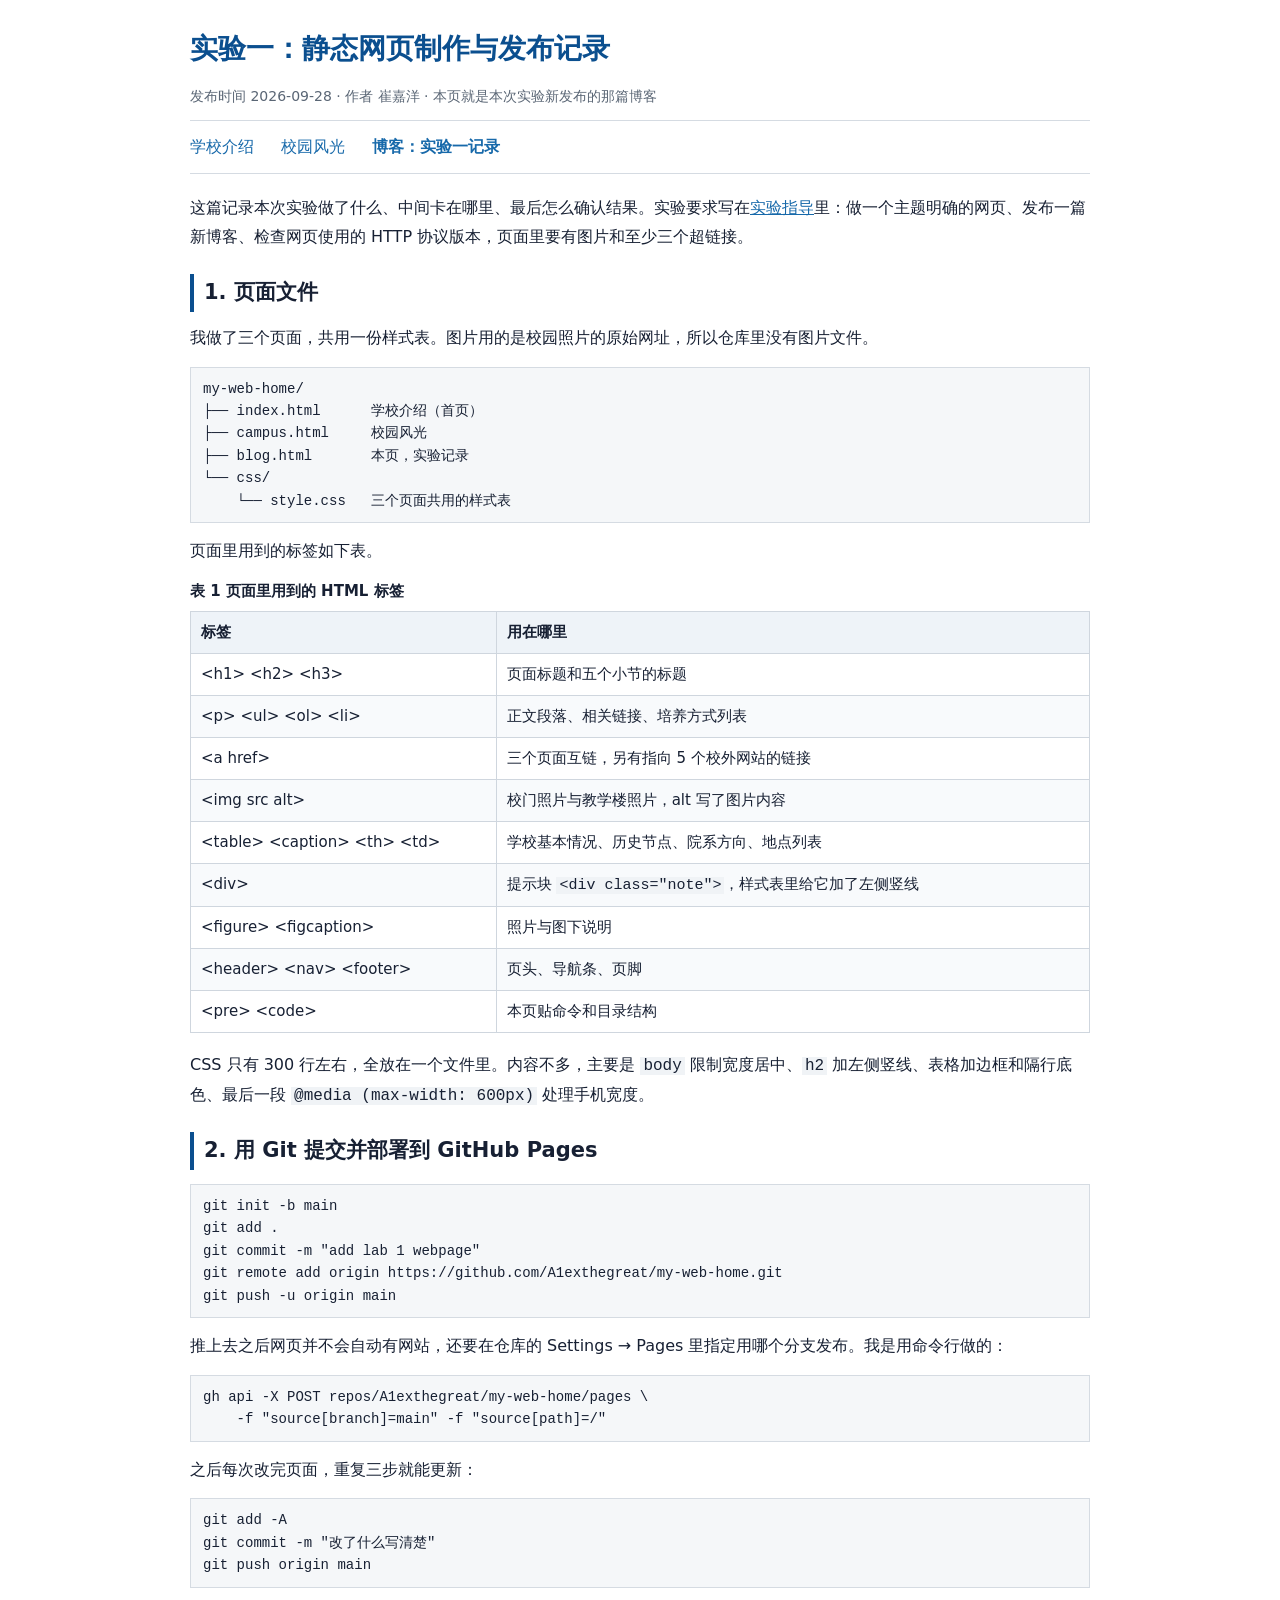
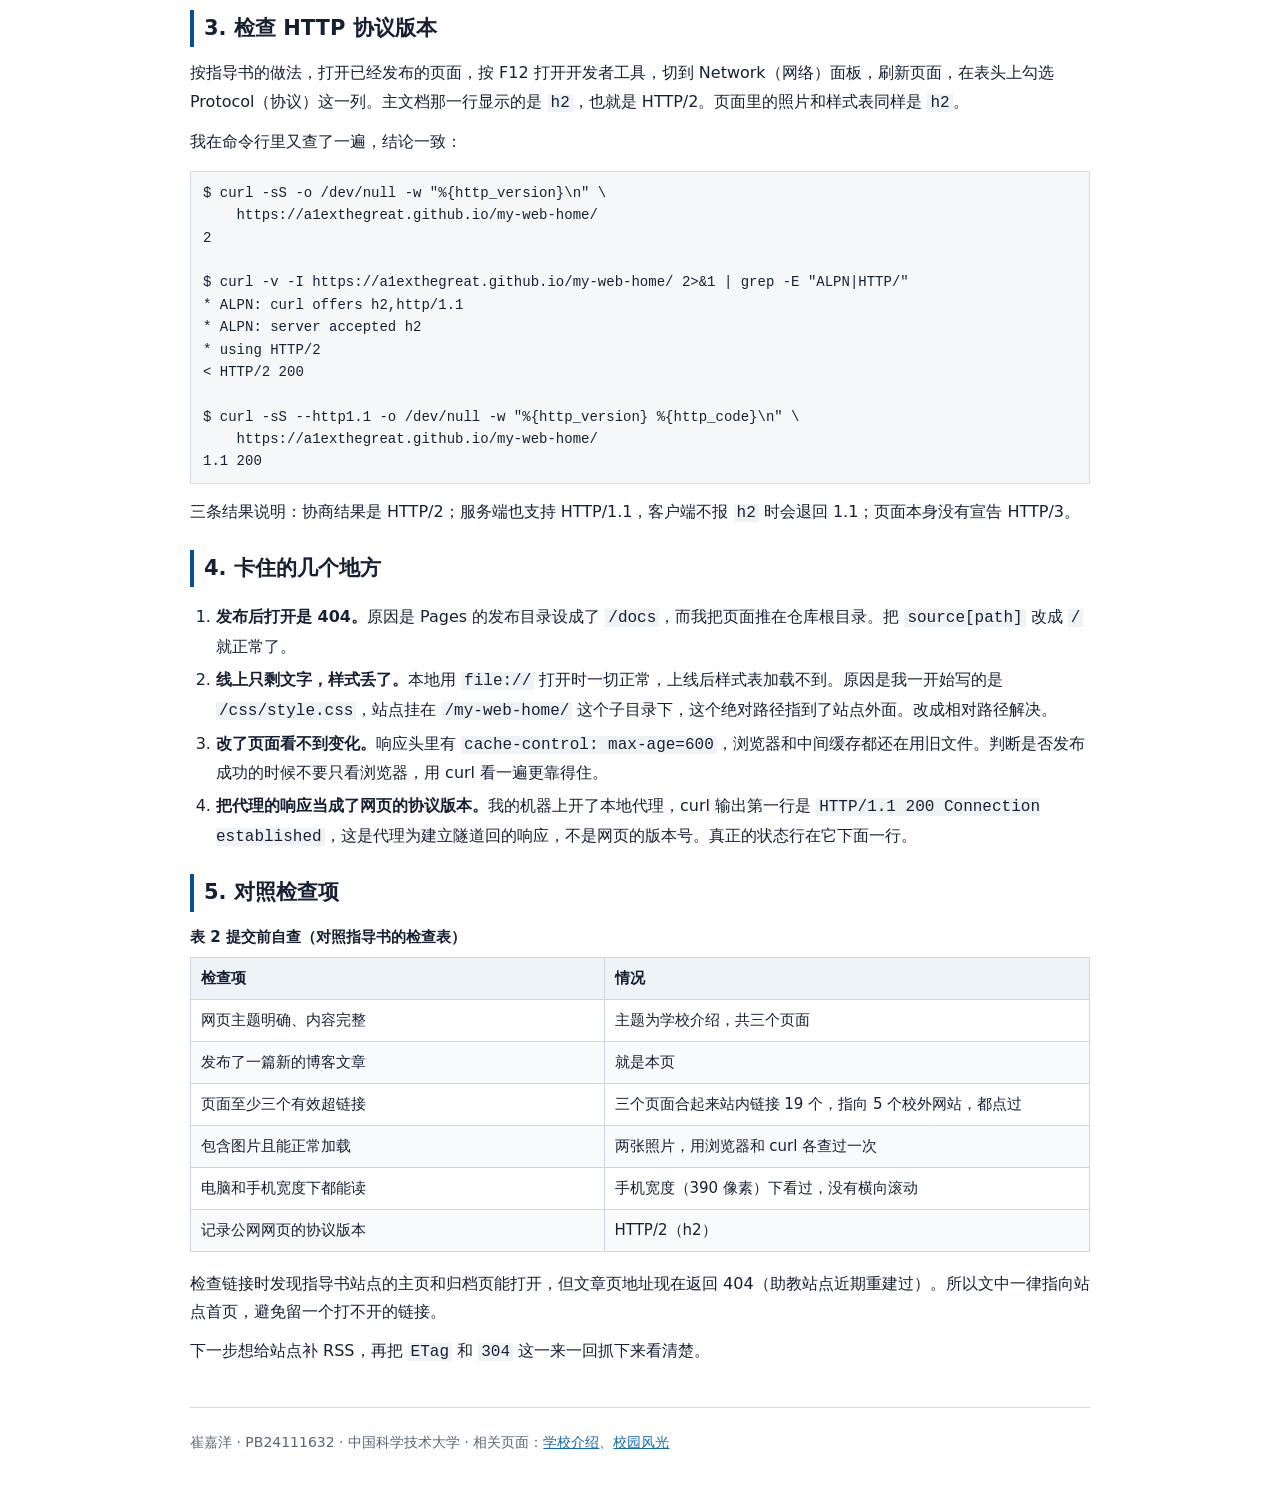
==== commit ec13fb69: "指导书文章页地址当前 404，改为指向其站点首页并说明" ====
--- a/blog.html
+++ b/blog.html
@@ -25,7 +25,7 @@
 
 <article>
 
-<p>这篇记录本次实验做了什么、中间卡在哪里、最后怎么确认结果。实验要求写在<a href="https://myworldandyou.github.io/2026-09-22/Computer-Network-Lab-1/" target="_blank" rel="noopener">指导书</a>里：做一个主题明确的网页、发布一篇新博客、检查网页使用的 HTTP 协议版本，页面里要有图片和至少三个超链接。</p>
+<p>这篇记录本次实验做了什么、中间卡在哪里、最后怎么确认结果。实验要求写在<a href="https://myworldandyou.github.io/" target="_blank" rel="noopener">实验指导</a>里：做一个主题明确的网页、发布一篇新博客、检查网页使用的 HTTP 协议版本，页面里要有图片和至少三个超链接。</p>
 
 <h2 id="s1">1. 页面文件</h2>
 <p>我做了三个页面，共用一份样式表。图片用的是校园照片的原始网址，所以仓库里没有图片文件。</p>
@@ -45,7 +45,7 @@
   <tbody>
     <tr><td>&lt;h1&gt; &lt;h2&gt; &lt;h3&gt;</td><td>页面标题和五个小节的标题</td></tr>
     <tr><td>&lt;p&gt; &lt;ul&gt; &lt;ol&gt; &lt;li&gt;</td><td>正文段落、相关链接、培养方式列表</td></tr>
-    <tr><td>&lt;a href&gt;</td><td>三个页面互链，另有 5 个指向校外网站的链接</td></tr>
+    <tr><td>&lt;a href&gt;</td><td>三个页面互链，另有指向 5 个校外网站的链接</td></tr>
     <tr><td>&lt;img src alt&gt;</td><td>校门照片与教学楼照片，alt 写了图片内容</td></tr>
     <tr><td>&lt;table&gt; &lt;caption&gt; &lt;th&gt; &lt;td&gt;</td><td>学校基本情况、历史节点、院系方向、地点列表</td></tr>
     <tr><td>&lt;div&gt;</td><td>提示块 <code>&lt;div class="note"&gt;</code>，样式表里给它加了左侧竖线</td></tr>
@@ -106,13 +106,14 @@
   <tbody>
     <tr><td>网页主题明确、内容完整</td><td>主题为学校介绍，共三个页面</td></tr>
     <tr><td>发布了一篇新的博客文章</td><td>就是本页</td></tr>
-    <tr><td>页面至少三个有效超链接</td><td>站内链接 12 个，指向校外网站的链接 5 个，都点过</td></tr>
+    <tr><td>页面至少三个有效超链接</td><td>三个页面合起来站内链接 19 个，指向 5 个校外网站，都点过</td></tr>
     <tr><td>包含图片且能正常加载</td><td>两张照片，用浏览器和 curl 各查过一次</td></tr>
     <tr><td>电脑和手机宽度下都能读</td><td>手机宽度（390 像素）下看过，没有横向滚动</td></tr>
     <tr><td>记录公网网页的协议版本</td><td>HTTP/2（h2）</td></tr>
   </tbody>
 </table>
 
+<p>检查链接时发现指导书站点的主页和归档页能打开，但文章页地址现在返回 404（助教站点近期重建过）。所以文中一律指向站点首页，避免留一个打不开的链接。</p>
 <p>下一步想给站点补 RSS，再把 <code>ETag</code> 和 <code>304</code> 这一来一回抓下来看清楚。</p>
 
 </article>
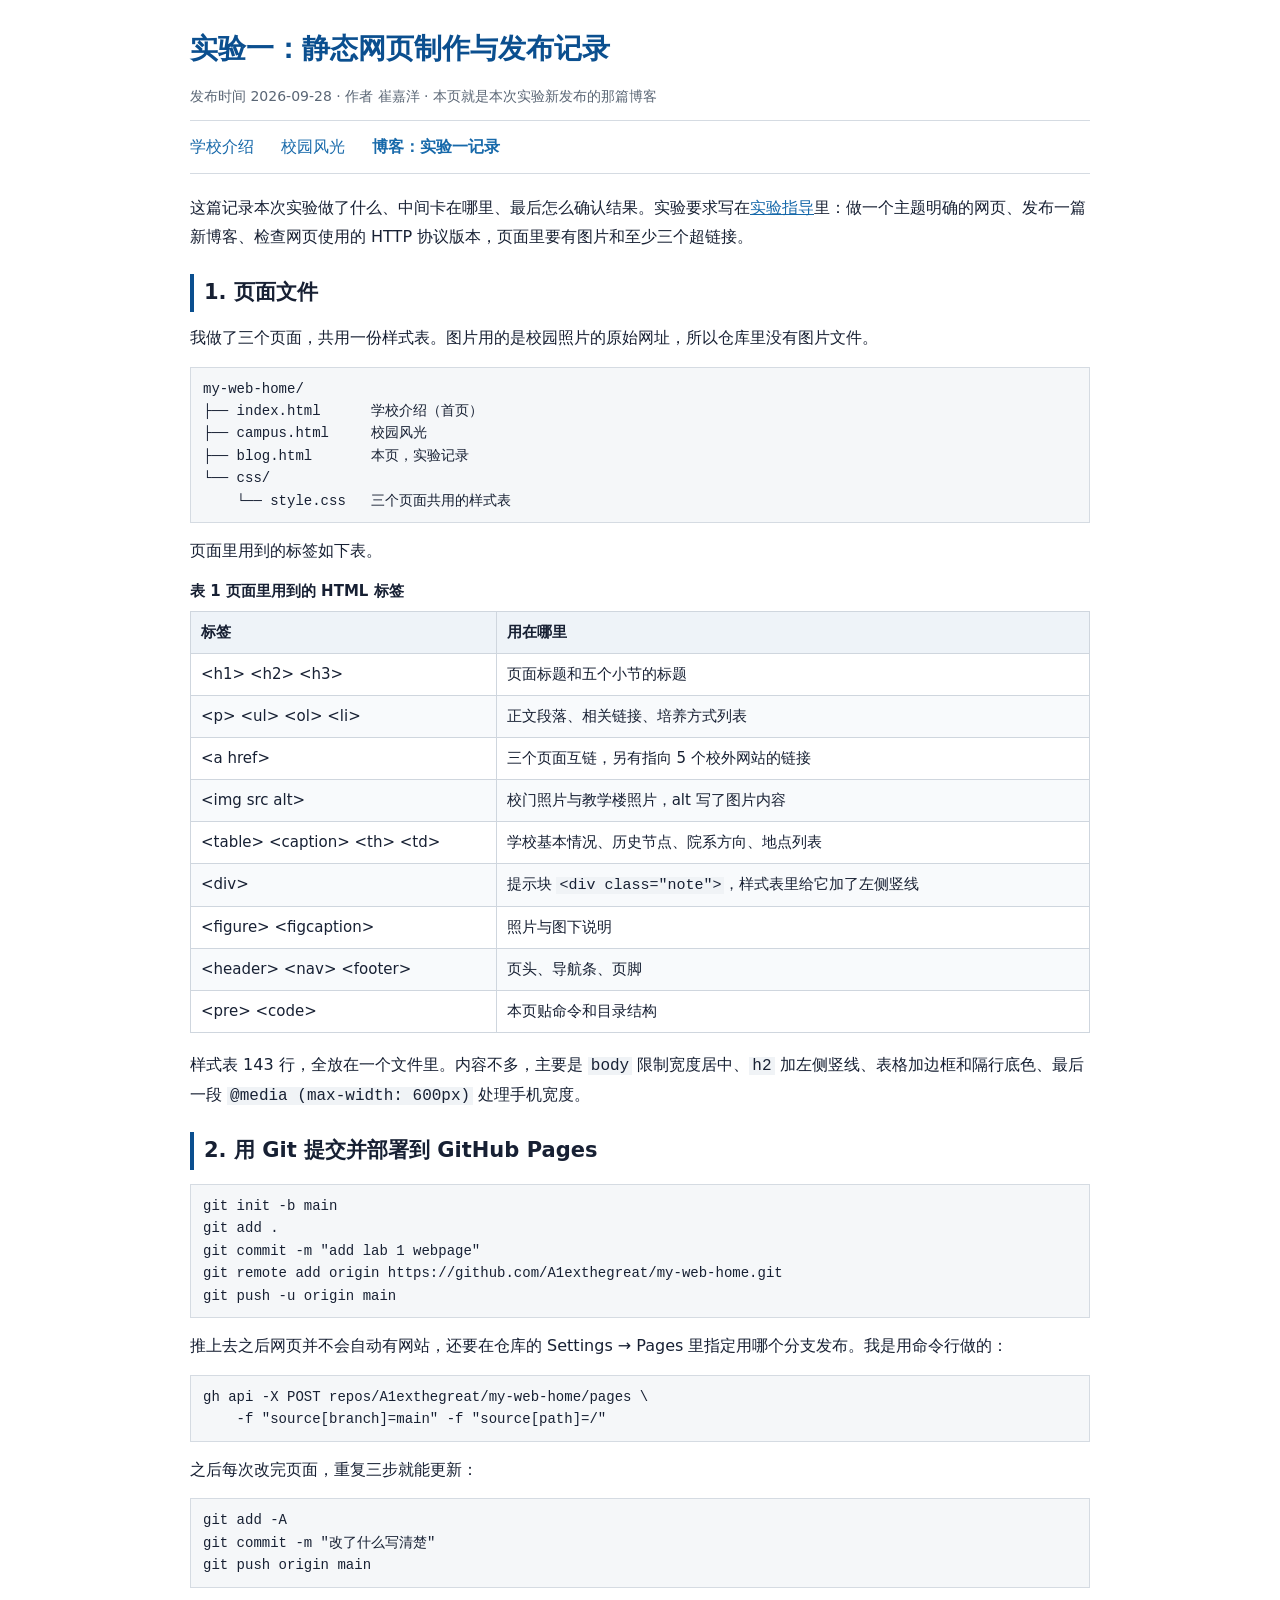
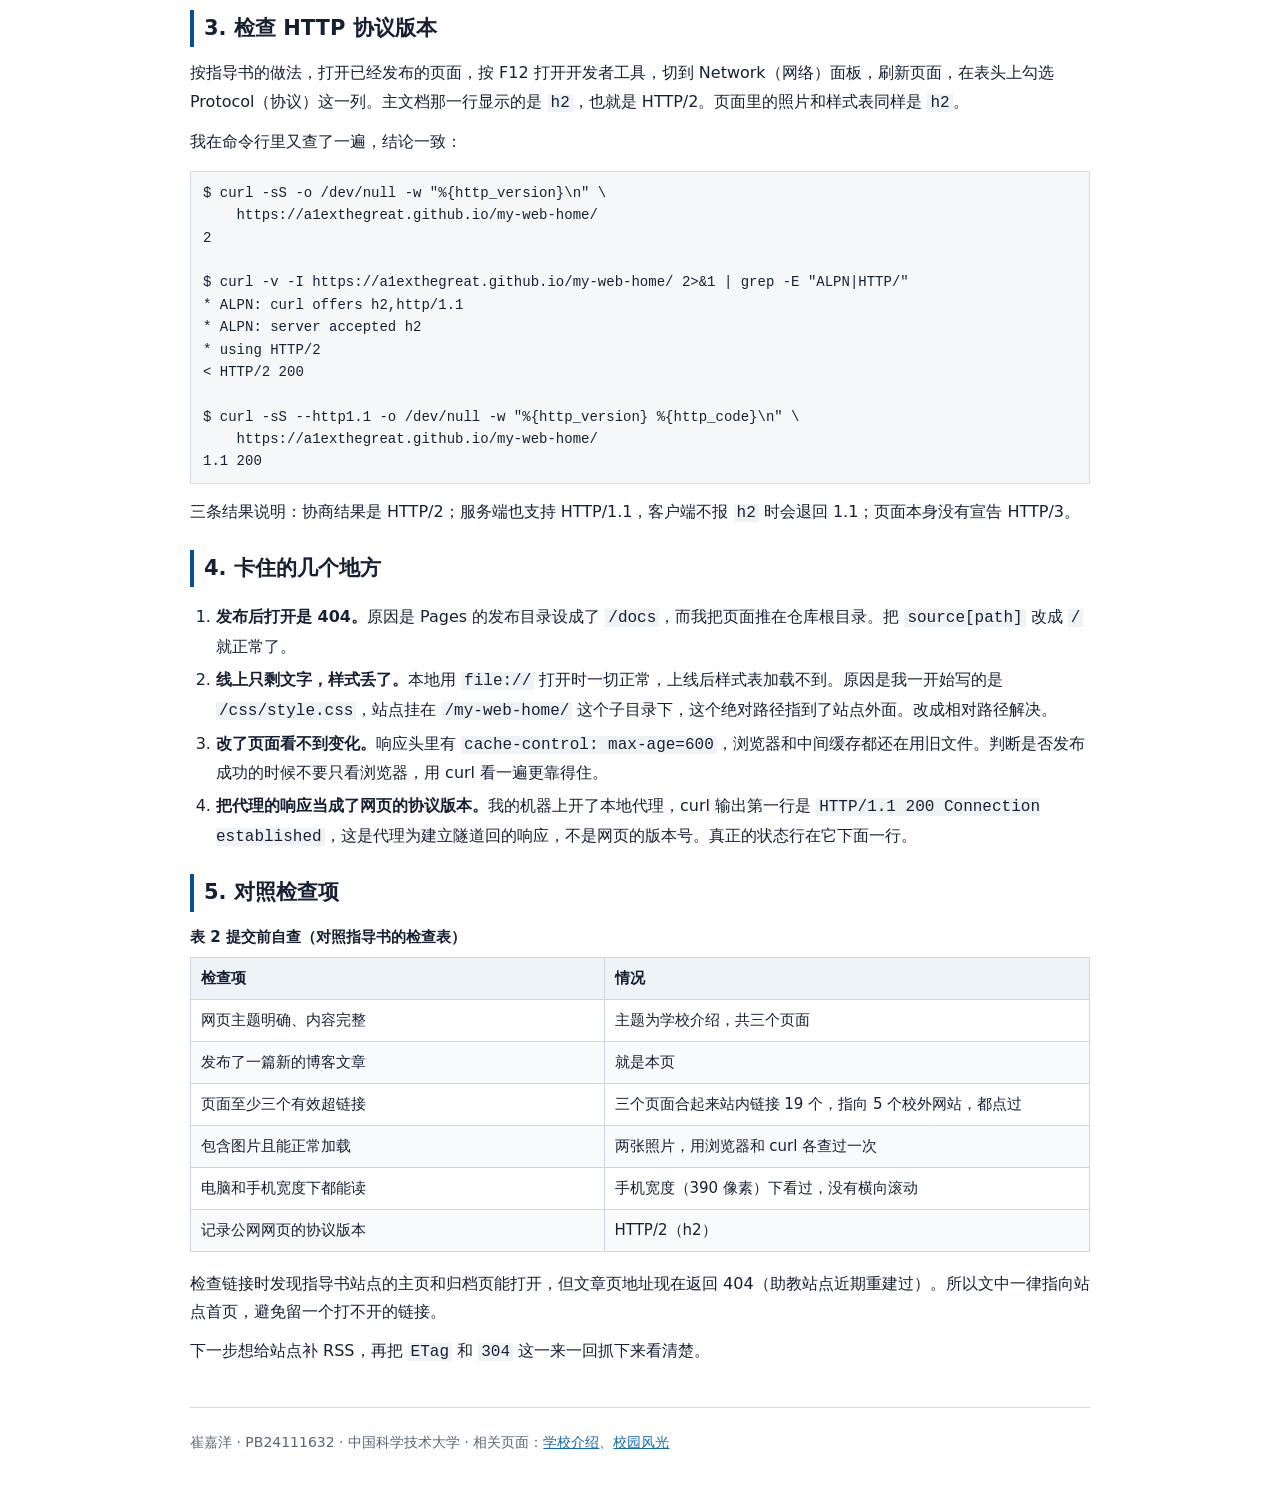
==== commit bbf4db50: "修正样式表行数的描述（实际 143 行）" ====
--- a/blog.html
+++ b/blog.html
@@ -55,7 +55,7 @@
   </tbody>
 </table>
 
-<p>CSS 只有 300 行左右，全放在一个文件里。内容不多，主要是 <code>body</code> 限制宽度居中、<code>h2</code> 加左侧竖线、表格加边框和隔行底色、最后一段 <code>@media (max-width: 600px)</code> 处理手机宽度。</p>
+<p>样式表 143 行，全放在一个文件里。内容不多，主要是 <code>body</code> 限制宽度居中、<code>h2</code> 加左侧竖线、表格加边框和隔行底色、最后一段 <code>@media (max-width: 600px)</code> 处理手机宽度。</p>
 
 <h2 id="s2">2. 用 Git 提交并部署到 GitHub Pages</h2>
 <pre><code>git init -b main
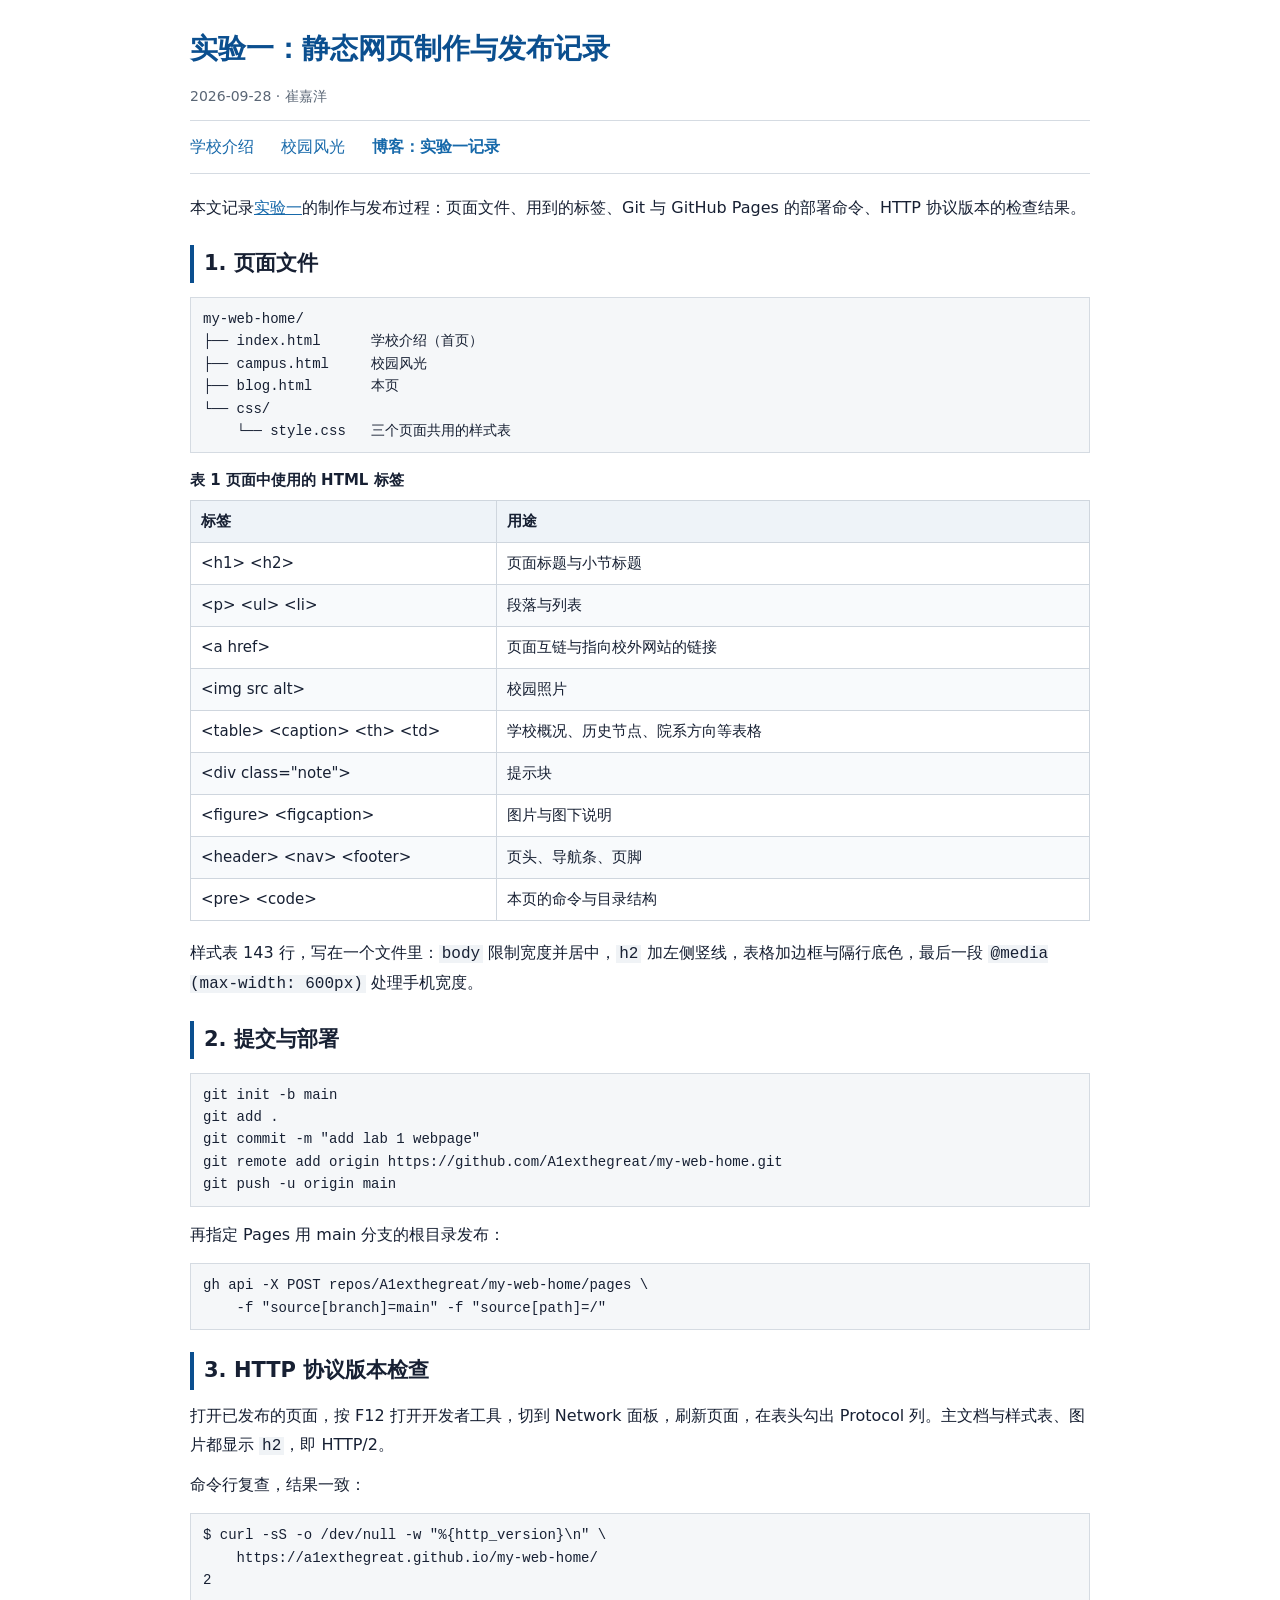
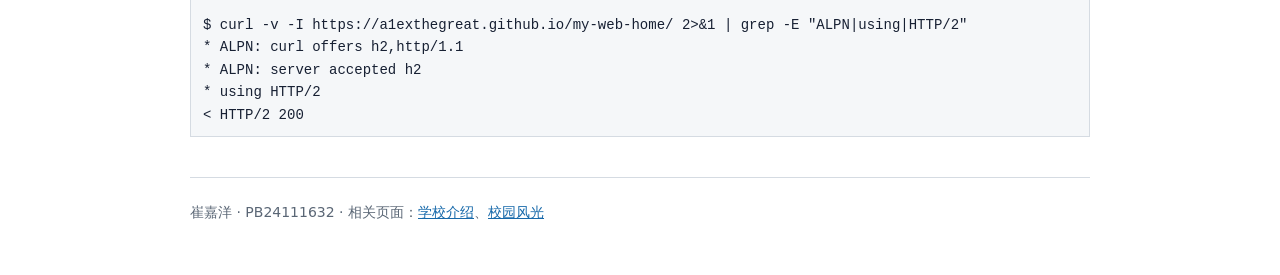
==== commit 1d0376b5: "按要求精简页面内容" ====
--- a/blog.html
+++ b/blog.html
@@ -12,7 +12,7 @@
 
 <header class="site">
   <h1>实验一：静态网页制作与发布记录</h1>
-  <p class="time">发布时间 2026-09-28 · 作者 崔嘉洋 · 本页就是本次实验新发布的那篇博客</p>
+  <p class="time">2026-09-28 · 崔嘉洋</p>
 </header>
 
 <nav class="top">
@@ -25,101 +25,63 @@
 
 <article>
 
-<p>这篇记录本次实验做了什么、中间卡在哪里、最后怎么确认结果。实验要求写在<a href="https://myworldandyou.github.io/" target="_blank" rel="noopener">实验指导</a>里：做一个主题明确的网页、发布一篇新博客、检查网页使用的 HTTP 协议版本，页面里要有图片和至少三个超链接。</p>
+<p>本文记录<a href="https://myworldandyou.github.io/" target="_blank" rel="noopener">实验一</a>的制作与发布过程：页面文件、用到的标签、Git 与 GitHub Pages 的部署命令、HTTP 协议版本的检查结果。</p>
 
 <h2 id="s1">1. 页面文件</h2>
-<p>我做了三个页面，共用一份样式表。图片用的是校园照片的原始网址，所以仓库里没有图片文件。</p>
 <pre><code>my-web-home/
 ├── index.html      学校介绍（首页）
 ├── campus.html     校园风光
-├── blog.html       本页，实验记录
+├── blog.html       本页
 └── css/
     └── style.css   三个页面共用的样式表</code></pre>
 
-<p>页面里用到的标签如下表。</p>
 <table>
-  <caption>表 1 页面里用到的 HTML 标签</caption>
+  <caption>表 1 页面中使用的 HTML 标签</caption>
   <thead>
-    <tr><th style="width:34%">标签</th><th>用在哪里</th></tr>
+    <tr><th style="width:34%">标签</th><th>用途</th></tr>
   </thead>
   <tbody>
-    <tr><td>&lt;h1&gt; &lt;h2&gt; &lt;h3&gt;</td><td>页面标题和五个小节的标题</td></tr>
-    <tr><td>&lt;p&gt; &lt;ul&gt; &lt;ol&gt; &lt;li&gt;</td><td>正文段落、相关链接、培养方式列表</td></tr>
-    <tr><td>&lt;a href&gt;</td><td>三个页面互链，另有指向 5 个校外网站的链接</td></tr>
-    <tr><td>&lt;img src alt&gt;</td><td>校门照片与教学楼照片，alt 写了图片内容</td></tr>
-    <tr><td>&lt;table&gt; &lt;caption&gt; &lt;th&gt; &lt;td&gt;</td><td>学校基本情况、历史节点、院系方向、地点列表</td></tr>
-    <tr><td>&lt;div&gt;</td><td>提示块 <code>&lt;div class="note"&gt;</code>，样式表里给它加了左侧竖线</td></tr>
-    <tr><td>&lt;figure&gt; &lt;figcaption&gt;</td><td>照片与图下说明</td></tr>
+    <tr><td>&lt;h1&gt; &lt;h2&gt;</td><td>页面标题与小节标题</td></tr>
+    <tr><td>&lt;p&gt; &lt;ul&gt; &lt;li&gt;</td><td>段落与列表</td></tr>
+    <tr><td>&lt;a href&gt;</td><td>页面互链与指向校外网站的链接</td></tr>
+    <tr><td>&lt;img src alt&gt;</td><td>校园照片</td></tr>
+    <tr><td>&lt;table&gt; &lt;caption&gt; &lt;th&gt; &lt;td&gt;</td><td>学校概况、历史节点、院系方向等表格</td></tr>
+    <tr><td>&lt;div class="note"&gt;</td><td>提示块</td></tr>
+    <tr><td>&lt;figure&gt; &lt;figcaption&gt;</td><td>图片与图下说明</td></tr>
     <tr><td>&lt;header&gt; &lt;nav&gt; &lt;footer&gt;</td><td>页头、导航条、页脚</td></tr>
-    <tr><td>&lt;pre&gt; &lt;code&gt;</td><td>本页贴命令和目录结构</td></tr>
+    <tr><td>&lt;pre&gt; &lt;code&gt;</td><td>本页的命令与目录结构</td></tr>
   </tbody>
 </table>
 
-<p>样式表 143 行，全放在一个文件里。内容不多，主要是 <code>body</code> 限制宽度居中、<code>h2</code> 加左侧竖线、表格加边框和隔行底色、最后一段 <code>@media (max-width: 600px)</code> 处理手机宽度。</p>
+<p>样式表 143 行，写在一个文件里：<code>body</code> 限制宽度并居中，<code>h2</code> 加左侧竖线，表格加边框与隔行底色，最后一段 <code>@media (max-width: 600px)</code> 处理手机宽度。</p>
 
-<h2 id="s2">2. 用 Git 提交并部署到 GitHub Pages</h2>
+<h2 id="s2">2. 提交与部署</h2>
 <pre><code>git init -b main
 git add .
 git commit -m "add lab 1 webpage"
 git remote add origin https://github.com/A1exthegreat/my-web-home.git
 git push -u origin main</code></pre>
-<p>推上去之后网页并不会自动有网站，还要在仓库的 Settings &rarr; Pages 里指定用哪个分支发布。我是用命令行做的：</p>
+<p>再指定 Pages 用 main 分支的根目录发布：</p>
 <pre><code>gh api -X POST repos/A1exthegreat/my-web-home/pages \
     -f "source[branch]=main" -f "source[path]=/"</code></pre>
-<p>之后每次改完页面，重复三步就能更新：</p>
-<pre><code>git add -A
-git commit -m "改了什么写清楚"
-git push origin main</code></pre>
 
-<h2 id="s3">3. 检查 HTTP 协议版本</h2>
-<p>按指导书的做法，打开已经发布的页面，按 F12 打开开发者工具，切到 Network（网络）面板，刷新页面，在表头上勾选 Protocol（协议）这一列。主文档那一行显示的是 <code>h2</code>，也就是 HTTP/2。页面里的照片和样式表同样是 <code>h2</code>。</p>
-<p>我在命令行里又查了一遍，结论一致：</p>
+<h2 id="s3">3. HTTP 协议版本检查</h2>
+<p>打开已发布的页面，按 F12 打开开发者工具，切到 Network 面板，刷新页面，在表头勾出 Protocol 列。主文档与样式表、图片都显示 <code>h2</code>，即 HTTP/2。</p>
+<p>命令行复查，结果一致：</p>
 <pre><code>$ curl -sS -o /dev/null -w "%{http_version}\n" \
     https://a1exthegreat.github.io/my-web-home/
 2
 
-$ curl -v -I https://a1exthegreat.github.io/my-web-home/ 2&gt;&amp;1 | grep -E "ALPN|HTTP/"
+$ curl -v -I https://a1exthegreat.github.io/my-web-home/ 2&gt;&amp;1 | grep -E "ALPN|using|HTTP/2"
 * ALPN: curl offers h2,http/1.1
 * ALPN: server accepted h2
 * using HTTP/2
-&lt; HTTP/2 200
-
-$ curl -sS --http1.1 -o /dev/null -w "%{http_version} %{http_code}\n" \
-    https://a1exthegreat.github.io/my-web-home/
-1.1 200</code></pre>
-<p>三条结果说明：协商结果是 HTTP/2；服务端也支持 HTTP/1.1，客户端不报 <code>h2</code> 时会退回 1.1；页面本身没有宣告 HTTP/3。</p>
-
-<h2 id="s4">4. 卡住的几个地方</h2>
-<ol>
-  <li><strong>发布后打开是 404。</strong>原因是 Pages 的发布目录设成了 <code>/docs</code>，而我把页面推在仓库根目录。把 <code>source[path]</code> 改成 <code>/</code> 就正常了。</li>
-  <li><strong>线上只剩文字，样式丢了。</strong>本地用 <code>file://</code> 打开时一切正常，上线后样式表加载不到。原因是我一开始写的是 <code>/css/style.css</code>，站点挂在 <code>/my-web-home/</code> 这个子目录下，这个绝对路径指到了站点外面。改成相对路径解决。</li>
-  <li><strong>改了页面看不到变化。</strong>响应头里有 <code>cache-control: max-age=600</code>，浏览器和中间缓存都还在用旧文件。判断是否发布成功的时候不要只看浏览器，用 curl 看一遍更靠得住。</li>
-  <li><strong>把代理的响应当成了网页的协议版本。</strong>我的机器上开了本地代理，curl 输出第一行是 <code>HTTP/1.1 200 Connection established</code>，这是代理为建立隧道回的响应，不是网页的版本号。真正的状态行在它下面一行。</li>
-</ol>
-
-<h2 id="s5">5. 对照检查项</h2>
-<table>
-  <caption>表 2 提交前自查（对照指导书的检查表）</caption>
-  <thead>
-    <tr><th style="width:46%">检查项</th><th>情况</th></tr>
-  </thead>
-  <tbody>
-    <tr><td>网页主题明确、内容完整</td><td>主题为学校介绍，共三个页面</td></tr>
-    <tr><td>发布了一篇新的博客文章</td><td>就是本页</td></tr>
-    <tr><td>页面至少三个有效超链接</td><td>三个页面合起来站内链接 19 个，指向 5 个校外网站，都点过</td></tr>
-    <tr><td>包含图片且能正常加载</td><td>两张照片，用浏览器和 curl 各查过一次</td></tr>
-    <tr><td>电脑和手机宽度下都能读</td><td>手机宽度（390 像素）下看过，没有横向滚动</td></tr>
-    <tr><td>记录公网网页的协议版本</td><td>HTTP/2（h2）</td></tr>
-  </tbody>
-</table>
-
-<p>检查链接时发现指导书站点的主页和归档页能打开，但文章页地址现在返回 404（助教站点近期重建过）。所以文中一律指向站点首页，避免留一个打不开的链接。</p>
-<p>下一步想给站点补 RSS，再把 <code>ETag</code> 和 <code>304</code> 这一来一回抓下来看清楚。</p>
+&lt; HTTP/2 200</code></pre>
 
 </article>
 
 <footer class="site">
-  <p>崔嘉洋 · PB24111632 · 中国科学技术大学 · 相关页面：<a href="index.html">学校介绍</a>、<a href="campus.html">校园风光</a></p>
+  <p>崔嘉洋 · PB24111632 · 相关页面：<a href="index.html">学校介绍</a>、<a href="campus.html">校园风光</a></p>
 </footer>
 
 </body>
